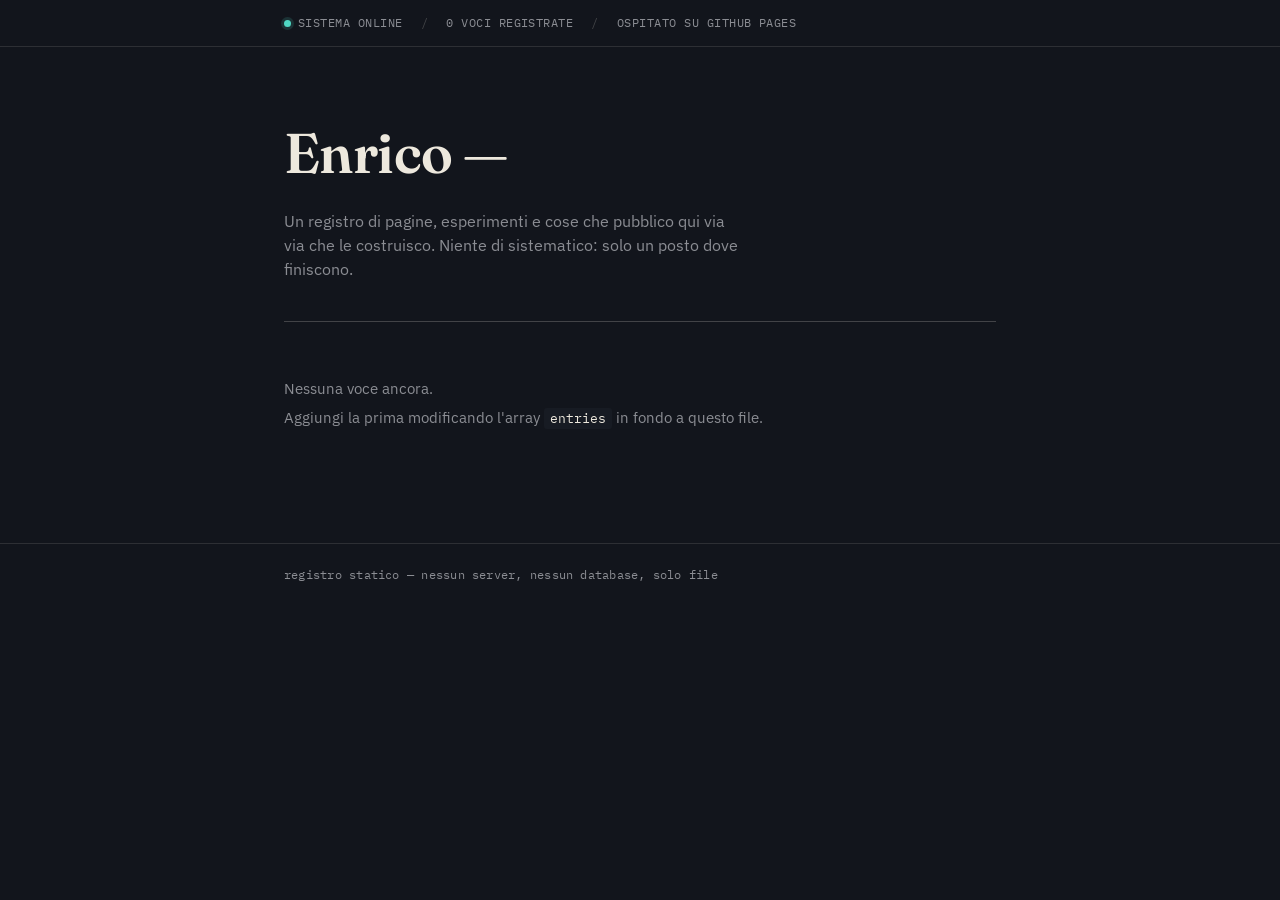
==== index.html @ 4fd1af4e "Add files via upload" ====
<!DOCTYPE html>
<html lang="it">
<head>
<meta charset="UTF-8">
<meta name="viewport" content="width=device-width, initial-scale=1.0">
<title>Enrico — Registro</title>
<link rel="preconnect" href="https://fonts.googleapis.com">
<link rel="preconnect" href="https://fonts.gstatic.com" crossorigin>
<link href="https://fonts.googleapis.com/css2?family=Fraunces:opsz,wght@9..144,400;9..144,600;9..144,700&family=IBM+Plex+Sans:wght@400;500&family=IBM+Plex+Mono:wght@400;500&display=swap" rel="stylesheet">
<style>
  :root{
    --ink: #12151c;
    --ink-raised: #171b23;
    --paper: #ede8dd;
    --paper-dim: #8b8d93;
    --signal: #4fd8c4;
    --flag: #e0a458;
    --line: rgba(237,232,221,0.12);
    --line-strong: rgba(237,232,221,0.22);
  }

  *{ box-sizing: border-box; }

  html{ scroll-behavior: smooth; }

  body{
    margin: 0;
    background: var(--ink);
    color: var(--paper);
    font-family: 'IBM Plex Sans', sans-serif;
    line-height: 1.5;
    -webkit-font-smoothing: antialiased;
  }

  a{ color: inherit; }

  .wrap{
    max-width: 760px;
    margin: 0 auto;
    padding: 0 24px;
  }

  /* status bar */
  .statusbar{
    border-bottom: 1px solid var(--line);
  }
  .statusbar-inner{
    display: flex;
    flex-wrap: wrap;
    align-items: center;
    gap: 8px 18px;
    padding: 14px 24px;
    font-family: 'IBM Plex Mono', monospace;
    font-size: 12px;
    letter-spacing: 0.04em;
    color: var(--paper-dim);
    max-width: 760px;
    margin: 0 auto;
  }
  .dot{
    display: inline-block;
    width: 7px;
    height: 7px;
    border-radius: 50%;
    background: var(--signal);
    box-shadow: 0 0 0 3px rgba(79,216,196,0.15);
    margin-right: 7px;
    flex-shrink: 0;
  }
  .statusbar-inner span.sep{ color: var(--line-strong); }

  /* hero */
  .hero{
    padding: 64px 0 40px;
  }
  .hero h1{
    font-family: 'Fraunces', serif;
    font-optical-sizing: auto;
    font-weight: 600;
    font-size: clamp(38px, 7vw, 56px);
    letter-spacing: -0.01em;
    margin: 0 0 14px;
  }
  .hero p{
    font-size: 16px;
    color: var(--paper-dim);
    max-width: 46ch;
    margin: 0;
  }

  /* log */
  .log{
    border-top: 1px solid var(--line-strong);
    padding: 8px 0 60px;
  }
  .entry{
    display: grid;
    grid-template-columns: 56px 1fr auto;
    align-items: start;
    gap: 4px 18px;
    padding: 26px 0;
    border-bottom: 1px solid var(--line);
    text-decoration: none;
    transition: background 0.15s ease;
  }
  @media (prefers-reduced-motion: reduce){
    .entry{ transition: none; }
  }
  .entry:hover, .entry:focus-visible{
    background: var(--ink-raised);
    margin: 0 -16px;
    padding-left: 16px;
    padding-right: 16px;
    border-radius: 4px;
    outline: none;
  }
  .entry:focus-visible{
    box-shadow: 0 0 0 2px var(--signal);
  }
  .entry-index{
    font-family: 'IBM Plex Mono', monospace;
    font-size: 12px;
    color: var(--paper-dim);
    padding-top: 4px;
  }
  .entry-index .status-dot{
    display: block;
    width: 6px;
    height: 6px;
    border-radius: 50%;
    margin-bottom: 8px;
  }
  .entry-index .status-dot.live{ background: var(--signal); }
  .entry-index .status-dot.draft{ background: var(--flag); }

  .entry-title{
    font-family: 'Fraunces', serif;
    font-weight: 600;
    font-size: 19px;
    margin: 0 0 6px;
  }
  .entry-desc{
    font-size: 14.5px;
    color: var(--paper-dim);
    margin: 0 0 10px;
    max-width: 52ch;
  }
  .entry-tags{
    font-family: 'IBM Plex Mono', monospace;
    font-size: 11.5px;
    color: var(--flag);
    letter-spacing: 0.02em;
  }
  .entry-tags span{ margin-right: 10px; }

  .entry-date{
    font-family: 'IBM Plex Mono', monospace;
    font-size: 12px;
    color: var(--paper-dim);
    white-space: nowrap;
    padding-top: 4px;
  }

  .entry-arrow{
    display: none;
  }

  /* empty state */
  .empty{
    padding: 48px 0;
    color: var(--paper-dim);
  }
  .empty p{
    margin: 0 0 6px;
    font-size: 15px;
  }
  .empty code{
    font-family: 'IBM Plex Mono', monospace;
    background: var(--ink-raised);
    padding: 2px 6px;
    border-radius: 3px;
    font-size: 13px;
    color: var(--paper);
  }

  footer{
    border-top: 1px solid var(--line);
    padding: 22px 0 40px;
    font-family: 'IBM Plex Mono', monospace;
    font-size: 11.5px;
    color: var(--paper-dim);
    letter-spacing: 0.02em;
  }

  @media (max-width: 560px){
    .entry{
      grid-template-columns: 40px 1fr;
    }
    .entry-date{
      grid-column: 2;
      padding-top: 0;
    }
  }
</style>
</head>
<body>

  <div class="statusbar">
    <div class="statusbar-inner">
      <span><span class="dot"></span>SISTEMA ONLINE</span>
      <span class="sep">/</span>
      <span id="status-count">0 VOCI REGISTRATE</span>
      <span class="sep">/</span>
      <span>OSPITATO SU GITHUB PAGES</span>
    </div>
  </div>

  <div class="wrap">
    <div class="hero">
      <h1>Enrico —</h1>
      <p>Un registro di pagine, esperimenti e cose che pubblico qui via via che le costruisco. Niente di sistematico: solo un posto dove finiscono.</p>
    </div>

    <div class="log" id="log"></div>
  </div>

  <footer>
    <div class="wrap">registro statico — nessun server, nessun database, solo file</div>
  </footer>

<script>
  /*
    COME AGGIUNGERE UNA NUOVA VOCE
    -------------------------------
    Aggiungi un nuovo oggetto in CIMA all'array "entries" qui sotto
    (ordine cronologico inverso: la voce più recente sta per prima).

    Campi:
      title       -> titolo della voce
      description -> una riga di descrizione
      url         -> link alla pagina/artifact (relativo, es. "compleanno-luigi/")
      date        -> data leggibile, es. "12 lug 2026"
      tags        -> array di stringhe, es. ["html", "compleanno"]
      status      -> "live" (pubblicata) oppure "draft" (bozza, non ancora online)

    Esempio:
      {
        title: "Compleanno di Luigi",
        description: "Un sito compleanno con countdown e una fotogallery.",
        url: "compleanno-luigi/",
        date: "12 lug 2026",
        tags: ["html", "compleanno"],
        status: "live"
      },
  */
  const entries = [
    // <- aggiungi qui le nuove voci, una virgola dopo l'altra
  ];

  const logEl = document.getElementById('log');
  const countEl = document.getElementById('status-count');

  countEl.textContent = entries.length + (entries.length === 1 ? ' VOCE REGISTRATA' : ' VOCI REGISTRATE');

  if (entries.length === 0){
    logEl.innerHTML = `
      <div class="empty">
        <p>Nessuna voce ancora.</p>
        <p>Aggiungi la prima modificando l'array <code>entries</code> in fondo a questo file.</p>
      </div>
    `;
  } else {
    entries.forEach((e, i) => {
      const index = String(entries.length - i).padStart(3, '0');
      const tags = (e.tags || []).map(t => `<span>#${t}</span>`).join('');
      const statusClass = e.status === 'draft' ? 'draft' : 'live';

      const a = document.createElement('a');
      a.className = 'entry';
      a.href = e.url || '#';

      a.innerHTML = `
        <div class="entry-index">
          <span class="status-dot ${statusClass}"></span>
          ${index}
        </div>
        <div>
          <h2 class="entry-title">${e.title}</h2>
          <p class="entry-desc">${e.description || ''}</p>
          <div class="entry-tags">${tags}</div>
        </div>
        <div class="entry-date">${e.date || ''}</div>
      `;

      logEl.appendChild(a);
    });
  }
</script>

</body>
</html>
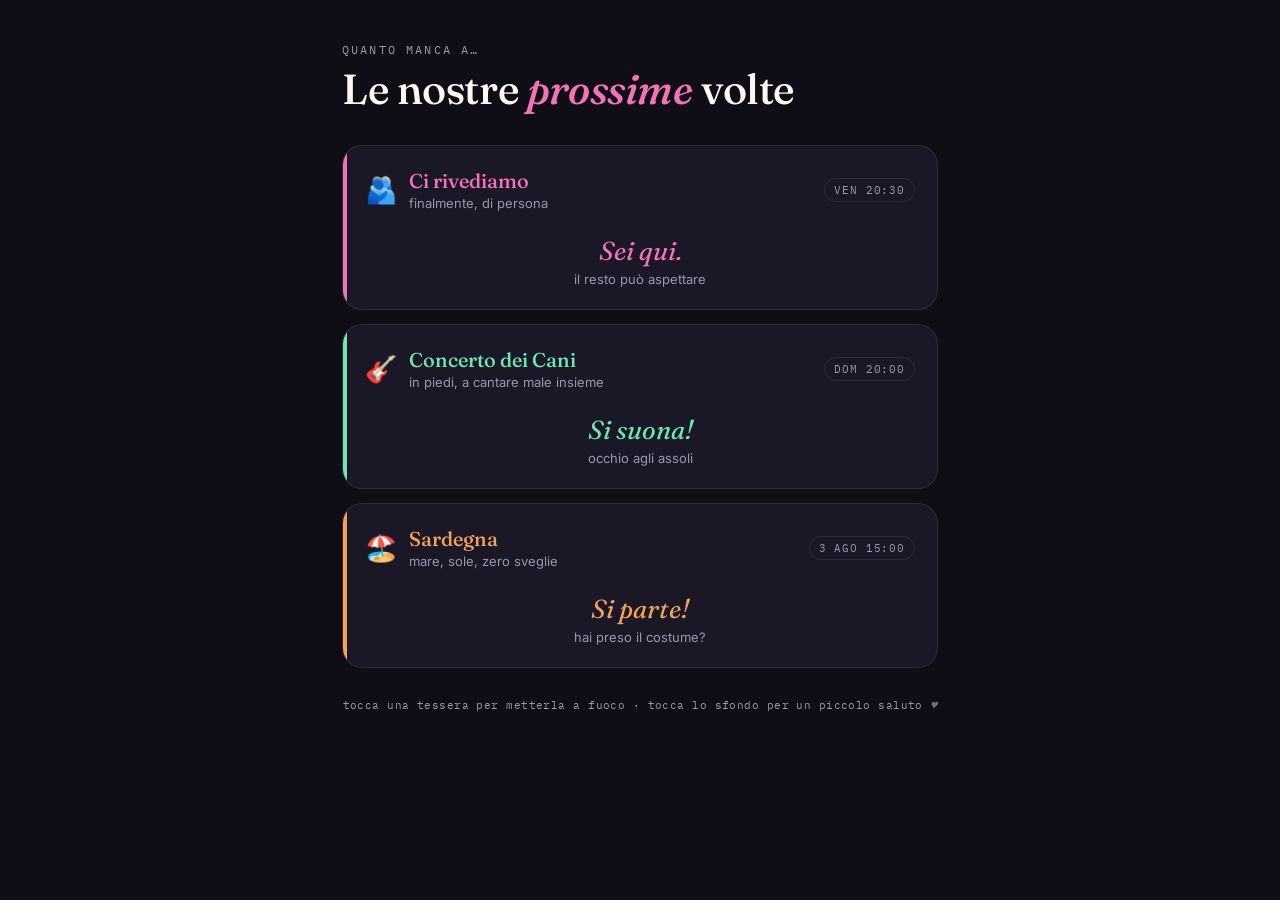
==== commit 04e48d25: "Add files via upload" ====
--- a/index.html
+++ b/index.html
@@ -3,298 +3,366 @@
 <head>
 <meta charset="UTF-8">
 <meta name="viewport" content="width=device-width, initial-scale=1.0">
-<title>Enrico — Registro</title>
+<title>Quanto manca</title>
 <link rel="preconnect" href="https://fonts.googleapis.com">
 <link rel="preconnect" href="https://fonts.gstatic.com" crossorigin>
-<link href="https://fonts.googleapis.com/css2?family=Fraunces:opsz,wght@9..144,400;9..144,600;9..144,700&family=IBM+Plex+Sans:wght@400;500&family=IBM+Plex+Mono:wght@400;500&display=swap" rel="stylesheet">
+<link href="https://fonts.googleapis.com/css2?family=Fraunces:opsz,wght@9..144,400;9..144,500;9..144,600&family=IBM+Plex+Mono:wght@400;500&family=Inter:wght@400;500&display=swap" rel="stylesheet">
 <style>
+  /* =========================================================
+     COSA MODIFICARE — tutto quello che ti serve è qui in cima.
+     Ogni evento ha: titolo, sottotitolo, data/ora, emoji, tema.
+     Formato data: anno, mese (1-12), giorno, ora, minuto.
+     ========================================================= */
+
   :root{
-    --ink: #12151c;
-    --ink-raised: #171b23;
-    --paper: #ede8dd;
-    --paper-dim: #8b8d93;
-    --signal: #4fd8c4;
-    --flag: #e0a458;
-    --line: rgba(237,232,221,0.12);
-    --line-strong: rgba(237,232,221,0.22);
-  }
-
-  *{ box-sizing: border-box; }
-
-  html{ scroll-behavior: smooth; }
+    --bg: #0f0e17;
+    --card: #1a1826;
+    --card-hi: #221f31;
+    --ink: #fff7f0;
+    --dim: #9b95ad;
+    --line: rgba(255,247,240,0.08);
+
+    --sardegna: #f4a259;
+    --cani: #6ee7b7;
+    --noi: #f472b6;
+  }
+
+  *{ box-sizing: border-box; margin: 0; padding: 0; }
+
+  html, body{ height: 100%; }
 
   body{
-    margin: 0;
-    background: var(--ink);
-    color: var(--paper);
-    font-family: 'IBM Plex Sans', sans-serif;
-    line-height: 1.5;
+    background: var(--bg);
+    color: var(--ink);
+    font-family: 'Inter', sans-serif;
+    min-height: 100vh;
+    overflow-x: hidden;
     -webkit-font-smoothing: antialiased;
-  }
-
-  a{ color: inherit; }
+    -webkit-tap-highlight-color: transparent;
+    position: relative;
+  }
+
+  #hearts{
+    position: fixed;
+    inset: 0;
+    pointer-events: none;
+    z-index: 50;
+    overflow: hidden;
+  }
+  .heart{
+    position: absolute;
+    font-size: 22px;
+    animation: rise 2.4s ease-out forwards;
+    will-change: transform, opacity;
+  }
+  @keyframes rise{
+    0%{ transform: translateY(0) scale(0.6) rotate(0deg); opacity: 1; }
+    100%{ transform: translateY(-70vh) scale(1.1) rotate(var(--r)); opacity: 0; }
+  }
 
   .wrap{
-    max-width: 760px;
+    max-width: 640px;
     margin: 0 auto;
-    padding: 0 24px;
-  }
-
-  /* status bar */
-  .statusbar{
-    border-bottom: 1px solid var(--line);
-  }
-  .statusbar-inner{
+    padding: 42px 22px 60px;
+    position: relative;
+    z-index: 1;
+  }
+
+  header{ margin-bottom: 34px; }
+  .eyebrow{
+    font-family: 'IBM Plex Mono', monospace;
+    font-size: 12px;
+    letter-spacing: 0.18em;
+    text-transform: uppercase;
+    color: var(--dim);
+    margin-bottom: 10px;
+  }
+  h1{
+    font-family: 'Fraunces', serif;
+    font-weight: 500;
+    font-size: clamp(30px, 8vw, 42px);
+    letter-spacing: -0.01em;
+    line-height: 1.05;
+  }
+  h1 .amp{ color: var(--noi); font-style: italic; }
+
+  .cards{
     display: flex;
-    flex-wrap: wrap;
+    flex-direction: column;
+    gap: 14px;
+  }
+
+  .card{
+    background: var(--card);
+    border: 1px solid var(--line);
+    border-radius: 20px;
+    padding: 22px 22px 20px;
+    cursor: pointer;
+    position: relative;
+    overflow: hidden;
+    transition: transform 0.35s cubic-bezier(.2,.8,.2,1),
+                background 0.3s ease,
+                border-color 0.3s ease;
+    will-change: transform;
+  }
+  @media (prefers-reduced-motion: reduce){
+    .card{ transition: background 0.2s ease, border-color 0.2s ease; }
+    .heart{ animation: none; display: none; }
+  }
+  .card:hover{ border-color: rgba(255,247,240,0.16); }
+  .card:focus-visible{ outline: 2px solid var(--ink); outline-offset: 3px; }
+
+  .card::before{
+    content:"";
+    position: absolute;
+    left: 0; top: 0; bottom: 0;
+    width: 4px;
+    background: var(--accent);
+  }
+
+  .card[data-focus="true"]{
+    background: var(--card-hi);
+    border-color: color-mix(in srgb, var(--accent) 40%, transparent);
+    transform: scale(1.015);
+  }
+  .card[data-dim="true"]{ opacity: 0.62; }
+
+  .card-top{
+    display: flex;
     align-items: center;
-    gap: 8px 18px;
-    padding: 14px 24px;
-    font-family: 'IBM Plex Mono', monospace;
-    font-size: 12px;
+    gap: 12px;
+    margin-bottom: 18px;
+  }
+  .emoji{
+    font-size: 26px;
+    line-height: 1;
+    filter: saturate(1.1);
+  }
+  .titles{ flex: 1; min-width: 0; }
+  .card-title{
+    font-family: 'Fraunces', serif;
+    font-weight: 500;
+    font-size: 20px;
+    color: var(--accent);
+  }
+  .card-sub{
+    font-size: 13px;
+    color: var(--dim);
+    margin-top: 2px;
+  }
+  .tag{
+    font-family: 'IBM Plex Mono', monospace;
+    font-size: 10.5px;
+    letter-spacing: 0.08em;
+    color: var(--dim);
+    border: 1px solid var(--line);
+    border-radius: 999px;
+    padding: 4px 9px;
+    white-space: nowrap;
+  }
+
+  .clock{
+    display: grid;
+    grid-template-columns: repeat(4, 1fr);
+    gap: 6px;
+  }
+  .unit{ text-align: center; }
+  .num{
+    font-family: 'IBM Plex Mono', monospace;
+    font-weight: 500;
+    font-size: clamp(24px, 8vw, 34px);
+    color: var(--ink);
+    font-variant-numeric: tabular-nums;
+    line-height: 1;
+  }
+  .lbl{
+    font-family: 'IBM Plex Mono', monospace;
+    font-size: 10px;
+    letter-spacing: 0.1em;
+    text-transform: uppercase;
+    color: var(--dim);
+    margin-top: 7px;
+  }
+
+  .arrived{
+    text-align: center;
+    padding: 6px 0 2px;
+  }
+  .arrived .big{
+    font-family: 'Fraunces', serif;
+    font-style: italic;
+    font-size: 26px;
+    color: var(--accent);
+  }
+  .arrived .small{
+    font-size: 13px;
+    color: var(--dim);
+    margin-top: 4px;
+  }
+
+  .hint{
+    text-align: center;
+    font-family: 'IBM Plex Mono', monospace;
+    font-size: 11px;
+    color: var(--dim);
+    margin-top: 30px;
     letter-spacing: 0.04em;
-    color: var(--paper-dim);
-    max-width: 760px;
-    margin: 0 auto;
-  }
-  .dot{
-    display: inline-block;
-    width: 7px;
-    height: 7px;
-    border-radius: 50%;
-    background: var(--signal);
-    box-shadow: 0 0 0 3px rgba(79,216,196,0.15);
-    margin-right: 7px;
-    flex-shrink: 0;
-  }
-  .statusbar-inner span.sep{ color: var(--line-strong); }
-
-  /* hero */
-  .hero{
-    padding: 64px 0 40px;
-  }
-  .hero h1{
-    font-family: 'Fraunces', serif;
-    font-optical-sizing: auto;
-    font-weight: 600;
-    font-size: clamp(38px, 7vw, 56px);
-    letter-spacing: -0.01em;
-    margin: 0 0 14px;
-  }
-  .hero p{
-    font-size: 16px;
-    color: var(--paper-dim);
-    max-width: 46ch;
-    margin: 0;
-  }
-
-  /* log */
-  .log{
-    border-top: 1px solid var(--line-strong);
-    padding: 8px 0 60px;
-  }
-  .entry{
-    display: grid;
-    grid-template-columns: 56px 1fr auto;
-    align-items: start;
-    gap: 4px 18px;
-    padding: 26px 0;
-    border-bottom: 1px solid var(--line);
-    text-decoration: none;
-    transition: background 0.15s ease;
-  }
-  @media (prefers-reduced-motion: reduce){
-    .entry{ transition: none; }
-  }
-  .entry:hover, .entry:focus-visible{
-    background: var(--ink-raised);
-    margin: 0 -16px;
-    padding-left: 16px;
-    padding-right: 16px;
-    border-radius: 4px;
-    outline: none;
-  }
-  .entry:focus-visible{
-    box-shadow: 0 0 0 2px var(--signal);
-  }
-  .entry-index{
-    font-family: 'IBM Plex Mono', monospace;
-    font-size: 12px;
-    color: var(--paper-dim);
-    padding-top: 4px;
-  }
-  .entry-index .status-dot{
-    display: block;
-    width: 6px;
-    height: 6px;
-    border-radius: 50%;
-    margin-bottom: 8px;
-  }
-  .entry-index .status-dot.live{ background: var(--signal); }
-  .entry-index .status-dot.draft{ background: var(--flag); }
-
-  .entry-title{
-    font-family: 'Fraunces', serif;
-    font-weight: 600;
-    font-size: 19px;
-    margin: 0 0 6px;
-  }
-  .entry-desc{
-    font-size: 14.5px;
-    color: var(--paper-dim);
-    margin: 0 0 10px;
-    max-width: 52ch;
-  }
-  .entry-tags{
-    font-family: 'IBM Plex Mono', monospace;
-    font-size: 11.5px;
-    color: var(--flag);
-    letter-spacing: 0.02em;
-  }
-  .entry-tags span{ margin-right: 10px; }
-
-  .entry-date{
-    font-family: 'IBM Plex Mono', monospace;
-    font-size: 12px;
-    color: var(--paper-dim);
-    white-space: nowrap;
-    padding-top: 4px;
-  }
-
-  .entry-arrow{
-    display: none;
-  }
-
-  /* empty state */
-  .empty{
-    padding: 48px 0;
-    color: var(--paper-dim);
-  }
-  .empty p{
-    margin: 0 0 6px;
-    font-size: 15px;
-  }
-  .empty code{
-    font-family: 'IBM Plex Mono', monospace;
-    background: var(--ink-raised);
-    padding: 2px 6px;
-    border-radius: 3px;
-    font-size: 13px;
-    color: var(--paper);
-  }
-
-  footer{
-    border-top: 1px solid var(--line);
-    padding: 22px 0 40px;
-    font-family: 'IBM Plex Mono', monospace;
-    font-size: 11.5px;
-    color: var(--paper-dim);
-    letter-spacing: 0.02em;
-  }
-
-  @media (max-width: 560px){
-    .entry{
-      grid-template-columns: 40px 1fr;
-    }
-    .entry-date{
-      grid-column: 2;
-      padding-top: 0;
-    }
-  }
+  }
+  .hint i{ opacity: 0.7; }
 </style>
 </head>
 <body>
 
-  <div class="statusbar">
-    <div class="statusbar-inner">
-      <span><span class="dot"></span>SISTEMA ONLINE</span>
-      <span class="sep">/</span>
-      <span id="status-count">0 VOCI REGISTRATE</span>
-      <span class="sep">/</span>
-      <span>OSPITATO SU GITHUB PAGES</span>
-    </div>
-  </div>
-
-  <div class="wrap">
-    <div class="hero">
-      <h1>Enrico —</h1>
-      <p>Un registro di pagine, esperimenti e cose che pubblico qui via via che le costruisco. Niente di sistematico: solo un posto dove finiscono.</p>
-    </div>
-
-    <div class="log" id="log"></div>
-  </div>
-
-  <footer>
-    <div class="wrap">registro statico — nessun server, nessun database, solo file</div>
-  </footer>
+<div id="hearts" aria-hidden="true"></div>
+
+<div class="wrap">
+  <header>
+    <div class="eyebrow">quanto manca a…</div>
+    <h1>Le nostre <span class="amp">prossime</span> volte</h1>
+  </header>
+
+  <div class="cards" id="cards"></div>
+
+  <p class="hint">tocca una tessera per metterla a fuoco · tocca lo sfondo per un piccolo saluto <i>♥</i></p>
+</div>
 
 <script>
-  /*
-    COME AGGIUNGERE UNA NUOVA VOCE
-    -------------------------------
-    Aggiungi un nuovo oggetto in CIMA all'array "entries" qui sotto
-    (ordine cronologico inverso: la voce più recente sta per prima).
-
-    Campi:
-      title       -> titolo della voce
-      description -> una riga di descrizione
-      url         -> link alla pagina/artifact (relativo, es. "compleanno-luigi/")
-      date        -> data leggibile, es. "12 lug 2026"
-      tags        -> array di stringhe, es. ["html", "compleanno"]
-      status      -> "live" (pubblicata) oppure "draft" (bozza, non ancora online)
-
-    Esempio:
-      {
-        title: "Compleanno di Luigi",
-        description: "Un sito compleanno con countdown e una fotogallery.",
-        url: "compleanno-luigi/",
-        date: "12 lug 2026",
-        tags: ["html", "compleanno"],
-        status: "live"
-      },
-  */
-  const entries = [
-    // <- aggiungi qui le nuove voci, una virgola dopo l'altra
+  /* -------- gli eventi (modifica qui) -------- */
+  const EVENTS = [
+    {
+      id: "noi",
+      title: "Ci rivediamo",
+      sub: "finalmente, di persona",
+      emoji: "🫂",
+      tag: "VEN 20:30",
+      accent: getComputedStyle(document.documentElement).getPropertyValue('--noi'),
+      date: new Date(2026, 6, 10, 20, 30, 0),
+      arrived: { big: "Sei qui.", small: "il resto può aspettare" }
+    },
+    {
+      id: "cani",
+      title: "Concerto dei Cani",
+      sub: "in piedi, a cantare male insieme",
+      emoji: "🎸",
+      tag: "DOM 20:00",
+      accent: getComputedStyle(document.documentElement).getPropertyValue('--cani'),
+      date: new Date(2026, 6, 12, 20, 0, 0),
+      arrived: { big: "Si suona!", small: "occhio agli assoli" }
+    },
+    {
+      id: "sardegna",
+      title: "Sardegna",
+      sub: "mare, sole, zero sveglie",
+      emoji: "🏖️",
+      tag: "3 AGO 15:00",
+      accent: getComputedStyle(document.documentElement).getPropertyValue('--sardegna'),
+      date: new Date(2026, 7, 3, 15, 0, 0),
+      arrived: { big: "Si parte!", small: "hai preso il costume?" }
+    }
   ];
 
-  const logEl = document.getElementById('log');
-  const countEl = document.getElementById('status-count');
-
-  countEl.textContent = entries.length + (entries.length === 1 ? ' VOCE REGISTRATA' : ' VOCI REGISTRATE');
-
-  if (entries.length === 0){
-    logEl.innerHTML = `
-      <div class="empty">
-        <p>Nessuna voce ancora.</p>
-        <p>Aggiungi la prima modificando l'array <code>entries</code> in fondo a questo file.</p>
+  const cardsEl = document.getElementById('cards');
+  const heartsEl = document.getElementById('hearts');
+  let focused = null;
+
+  EVENTS.forEach(ev => {
+    const c = document.createElement('div');
+    c.className = 'card';
+    c.style.setProperty('--accent', ev.accent.trim());
+    c.setAttribute('tabindex', '0');
+    c.setAttribute('role', 'button');
+    c.dataset.id = ev.id;
+    c.innerHTML = `
+      <div class="card-top">
+        <span class="emoji">${ev.emoji}</span>
+        <div class="titles">
+          <div class="card-title">${ev.title}</div>
+          <div class="card-sub">${ev.sub}</div>
+        </div>
+        <span class="tag">${ev.tag}</span>
       </div>
+      <div class="body" data-body="${ev.id}"></div>
     `;
-  } else {
-    entries.forEach((e, i) => {
-      const index = String(entries.length - i).padStart(3, '0');
-      const tags = (e.tags || []).map(t => `<span>#${t}</span>`).join('');
-      const statusClass = e.status === 'draft' ? 'draft' : 'live';
-
-      const a = document.createElement('a');
-      a.className = 'entry';
-      a.href = e.url || '#';
-
-      a.innerHTML = `
-        <div class="entry-index">
-          <span class="status-dot ${statusClass}"></span>
-          ${index}
-        </div>
-        <div>
-          <h2 class="entry-title">${e.title}</h2>
-          <p class="entry-desc">${e.description || ''}</p>
-          <div class="entry-tags">${tags}</div>
-        </div>
-        <div class="entry-date">${e.date || ''}</div>
-      `;
-
-      logEl.appendChild(a);
+    const toggle = (e) => {
+      e.stopPropagation();
+      focused = (focused === ev.id) ? null : ev.id;
+      applyFocus();
+    };
+    c.addEventListener('click', toggle);
+    c.addEventListener('keydown', (e) => {
+      if (e.key === 'Enter' || e.key === ' ') { e.preventDefault(); toggle(e); }
     });
-  }
+    cardsEl.appendChild(c);
+  });
+
+  function applyFocus(){
+    document.querySelectorAll('.card').forEach(c => {
+      const isF = c.dataset.id === focused;
+      c.dataset.focus = focused ? String(isF) : "false";
+      c.dataset.dim = (focused && !isF) ? "true" : "false";
+    });
+  }
+
+  function pad(n){ return String(n).padStart(2, '0'); }
+
+  function render(){
+    const now = new Date();
+    EVENTS.forEach(ev => {
+      const body = document.querySelector(`[data-body="${ev.id}"]`);
+      let diff = ev.date - now;
+      if (diff <= 0){
+        body.innerHTML = `
+          <div class="arrived">
+            <div class="big">${ev.arrived.big}</div>
+            <div class="small">${ev.arrived.small}</div>
+          </div>`;
+        return;
+      }
+      const d = Math.floor(diff / 86400000); diff -= d*86400000;
+      const h = Math.floor(diff / 3600000);  diff -= h*3600000;
+      const m = Math.floor(diff / 60000);    diff -= m*60000;
+      const s = Math.floor(diff / 1000);
+      body.innerHTML = `
+        <div class="clock">
+          <div class="unit"><div class="num">${d}</div><div class="lbl">giorni</div></div>
+          <div class="unit"><div class="num">${pad(h)}</div><div class="lbl">ore</div></div>
+          <div class="unit"><div class="num">${pad(m)}</div><div class="lbl">min</div></div>
+          <div class="unit"><div class="num">${pad(s)}</div><div class="lbl">sec</div></div>
+        </div>`;
+    });
+  }
+
+  render();
+  setInterval(render, 1000);
+
+  /* -------- cuoricini al tocco sullo sfondo -------- */
+  const GLYPHS = ['♥','💛','💚','💗'];
+  function spawnHearts(x, y){
+    const n = 5 + Math.floor(Math.random()*3);
+    for (let i=0; i<n; i++){
+      const h = document.createElement('span');
+      h.className = 'heart';
+      h.textContent = GLYPHS[Math.floor(Math.random()*GLYPHS.length)];
+      const dx = (Math.random()-0.5) * 120;
+      h.style.left = (x + dx) + 'px';
+      h.style.top = y + 'px';
+      h.style.setProperty('--r', (Math.random()*80-40) + 'deg');
+      h.style.animationDelay = (Math.random()*0.15) + 's';
+      h.style.fontSize = (16 + Math.random()*14) + 'px';
+      heartsEl.appendChild(h);
+      setTimeout(() => h.remove(), 2700);
+    }
+  }
+
+  document.body.addEventListener('click', (e) => {
+    if (e.target.closest('.card')) return;
+    spawnHearts(e.clientX, e.clientY);
+  });
+  document.body.addEventListener('touchstart', (e) => {
+    if (e.target.closest('.card')) return;
+    const t = e.touches[0];
+    if (t) spawnHearts(t.clientX, t.clientY);
+  }, { passive: true });
 </script>
 
 </body>
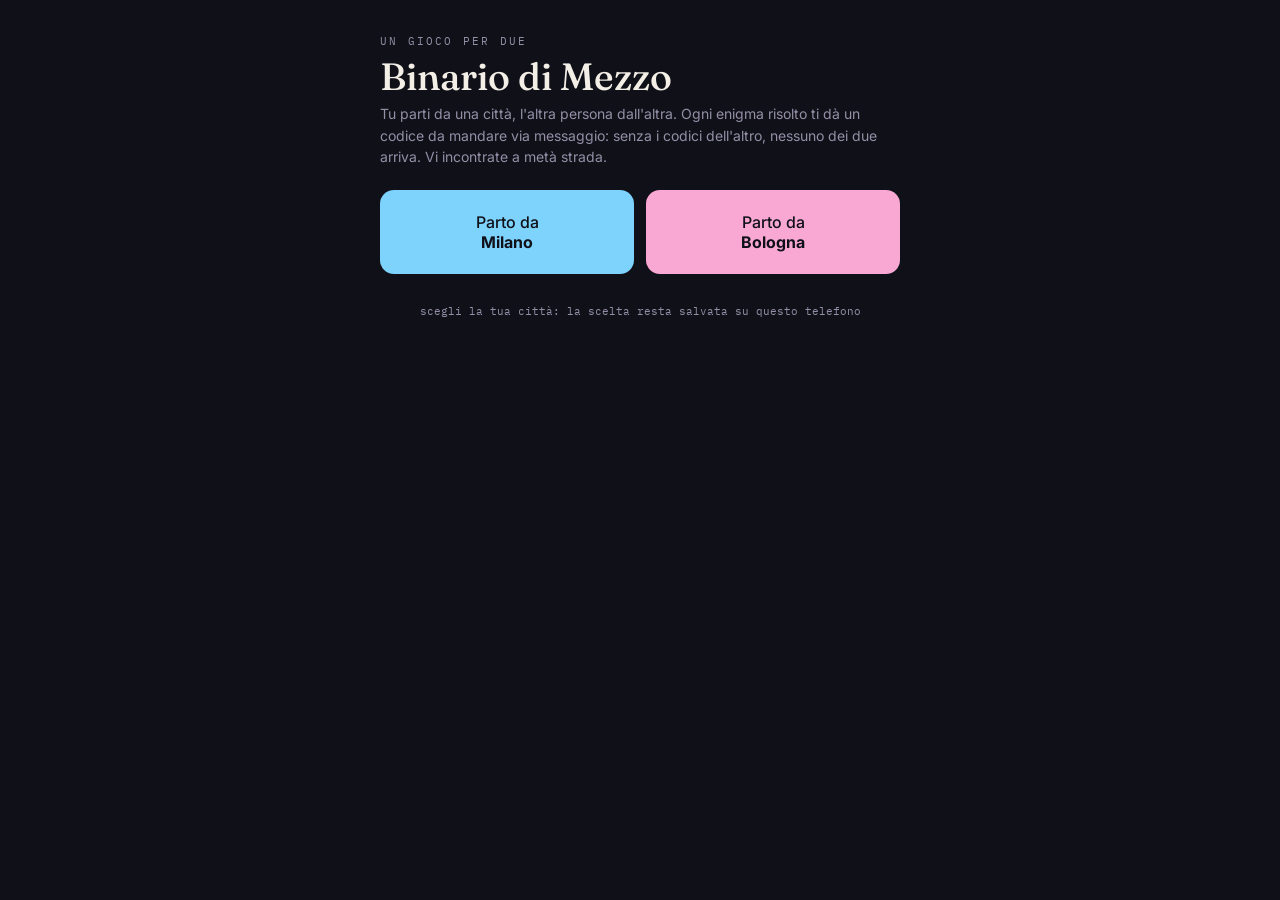
==== commit acfad781: "Add files via upload" ====
--- a/index.html
+++ b/index.html
@@ -3,367 +3,530 @@
 <head>
 <meta charset="UTF-8">
 <meta name="viewport" content="width=device-width, initial-scale=1.0">
-<title>Quanto manca</title>
+<title>Binario di Mezzo</title>
 <link rel="preconnect" href="https://fonts.googleapis.com">
 <link rel="preconnect" href="https://fonts.gstatic.com" crossorigin>
 <link href="https://fonts.googleapis.com/css2?family=Fraunces:opsz,wght@9..144,400;9..144,500;9..144,600&family=IBM+Plex+Mono:wght@400;500&family=Inter:wght@400;500&display=swap" rel="stylesheet">
 <style>
-  /* =========================================================
-     COSA MODIFICARE — tutto quello che ti serve è qui in cima.
-     Ogni evento ha: titolo, sottotitolo, data/ora, emoji, tema.
-     Formato data: anno, mese (1-12), giorno, ora, minuto.
-     ========================================================= */
-
   :root{
-    --bg: #0f0e17;
-    --card: #1a1826;
-    --card-hi: #221f31;
-    --ink: #fff7f0;
-    --dim: #9b95ad;
-    --line: rgba(255,247,240,0.08);
-
-    --sardegna: #f4a259;
-    --cani: #6ee7b7;
-    --noi: #f472b6;
-  }
-
+    --bg: #101019;
+    --card: #1a1a28;
+    --card-hi: #232336;
+    --ink: #f4efe6;
+    --dim: #948fa6;
+    --line: rgba(244,239,230,0.09);
+    --mi: #7dd3fc;   /* Milano */
+    --bo: #f9a8d4;   /* Bologna */
+    --ok: #6ee7b7;
+    --warn: #fbbf24;
+  }
   *{ box-sizing: border-box; margin: 0; padding: 0; }
-
-  html, body{ height: 100%; }
-
   body{
     background: var(--bg);
     color: var(--ink);
     font-family: 'Inter', sans-serif;
     min-height: 100vh;
-    overflow-x: hidden;
     -webkit-font-smoothing: antialiased;
     -webkit-tap-highlight-color: transparent;
-    position: relative;
-  }
-
-  #hearts{
-    position: fixed;
-    inset: 0;
-    pointer-events: none;
-    z-index: 50;
-    overflow: hidden;
-  }
-  .heart{
-    position: absolute;
-    font-size: 22px;
-    animation: rise 2.4s ease-out forwards;
-    will-change: transform, opacity;
-  }
-  @keyframes rise{
-    0%{ transform: translateY(0) scale(0.6) rotate(0deg); opacity: 1; }
-    100%{ transform: translateY(-70vh) scale(1.1) rotate(var(--r)); opacity: 0; }
-  }
-
-  .wrap{
-    max-width: 640px;
-    margin: 0 auto;
-    padding: 42px 22px 60px;
-    position: relative;
-    z-index: 1;
-  }
-
-  header{ margin-bottom: 34px; }
+  }
+  .wrap{ max-width: 560px; margin: 0 auto; padding: 34px 20px 70px; }
+
   .eyebrow{
     font-family: 'IBM Plex Mono', monospace;
-    font-size: 12px;
-    letter-spacing: 0.18em;
-    text-transform: uppercase;
-    color: var(--dim);
-    margin-bottom: 10px;
+    font-size: 11px; letter-spacing: 0.2em; text-transform: uppercase;
+    color: var(--dim); margin-bottom: 8px;
   }
   h1{
-    font-family: 'Fraunces', serif;
-    font-weight: 500;
-    font-size: clamp(30px, 8vw, 42px);
-    letter-spacing: -0.01em;
-    line-height: 1.05;
-  }
-  h1 .amp{ color: var(--noi); font-style: italic; }
-
-  .cards{
-    display: flex;
-    flex-direction: column;
-    gap: 14px;
-  }
-
+    font-family: 'Fraunces', serif; font-weight: 500;
+    font-size: clamp(28px, 7vw, 38px); line-height: 1.08; margin-bottom: 6px;
+  }
+  .sub{ color: var(--dim); font-size: 14px; line-height: 1.55; }
+
+  /* ------- mappa ------- */
+  .map{ margin: 26px 0 8px; }
+  .map svg{ width: 100%; height: auto; display: block; }
+  .st-lbl{ font-family: 'IBM Plex Mono', monospace; font-size: 11px; fill: var(--dim); }
+  .st-lbl.done{ fill: var(--ink); }
+  .rail{ stroke: var(--line); stroke-width: 3; }
+  .rail-done-mi{ stroke: var(--mi); stroke-width: 3; }
+  .rail-done-bo{ stroke: var(--bo); stroke-width: 3; }
+  .station{ fill: var(--card-hi); stroke: var(--dim); stroke-width: 1.5; }
+  .dot-mi{ fill: var(--mi); }
+  .dot-bo{ fill: var(--bo); }
+  .dot{ transition: cx 0.9s cubic-bezier(.3,.8,.3,1); }
+
+  .legend{
+    display: flex; gap: 18px; justify-content: center;
+    font-family: 'IBM Plex Mono', monospace; font-size: 11px; color: var(--dim);
+    margin-bottom: 26px;
+  }
+  .legend b{ font-weight: 500; }
+  .pip{ display:inline-block; width: 9px; height: 9px; border-radius: 50%; margin-right: 6px; vertical-align: -1px; }
+
+  /* ------- carte ------- */
   .card{
-    background: var(--card);
-    border: 1px solid var(--line);
-    border-radius: 20px;
-    padding: 22px 22px 20px;
-    cursor: pointer;
-    position: relative;
-    overflow: hidden;
-    transition: transform 0.35s cubic-bezier(.2,.8,.2,1),
-                background 0.3s ease,
-                border-color 0.3s ease;
-    will-change: transform;
+    background: var(--card); border: 1px solid var(--line);
+    border-radius: 18px; padding: 22px; margin-bottom: 14px;
+  }
+  .card h2{
+    font-family: 'Fraunces', serif; font-weight: 500; font-size: 19px; margin-bottom: 4px;
+  }
+  .card .route{
+    font-family: 'IBM Plex Mono', monospace; font-size: 11px;
+    letter-spacing: 0.08em; color: var(--dim); margin-bottom: 14px;
+  }
+  .card p{ font-size: 14.5px; line-height: 1.6; color: var(--ink); }
+  .card p.flavor{ color: var(--dim); font-style: italic; margin-bottom: 12px; }
+  .puzzle{
+    background: var(--bg); border: 1px dashed var(--line);
+    border-radius: 12px; padding: 16px; margin: 14px 0;
+    font-size: 15px; line-height: 1.65;
+  }
+  .puzzle .big{
+    font-family: 'IBM Plex Mono', monospace; font-size: 22px;
+    letter-spacing: 0.25em; display: block; text-align: center; margin: 10px 0;
+  }
+  .puzzle ul{ list-style: none; margin-top: 8px; }
+  .puzzle li{ font-family: 'IBM Plex Mono', monospace; padding: 3px 0; }
+
+  label{
+    display: block; font-family: 'IBM Plex Mono', monospace;
+    font-size: 11px; letter-spacing: 0.1em; text-transform: uppercase;
+    color: var(--dim); margin: 14px 0 6px;
+  }
+  input[type=text]{
+    width: 100%; background: var(--bg); border: 1px solid var(--line);
+    border-radius: 10px; color: var(--ink); font-family: 'IBM Plex Mono', monospace;
+    font-size: 16px; padding: 12px 14px; outline: none;
+  }
+  input[type=text]:focus{ border-color: var(--dim); }
+  button{
+    margin-top: 12px; width: 100%;
+    background: var(--ink); color: var(--bg); border: none;
+    border-radius: 10px; padding: 13px; font-family: 'Inter', sans-serif;
+    font-weight: 500; font-size: 15px; cursor: pointer;
+  }
+  button:active{ transform: scale(0.985); }
+  button.ghost{
+    background: transparent; color: var(--dim);
+    border: 1px solid var(--line); font-weight: 400;
+  }
+  .feedback{
+    font-size: 13.5px; margin-top: 10px; min-height: 18px;
+  }
+  .feedback.err{ color: var(--warn); }
+  .feedback.ok{ color: var(--ok); }
+
+  .codebox{
+    background: var(--card-hi); border-radius: 12px;
+    padding: 16px; margin-top: 14px; text-align: center;
+  }
+  .codebox .cap{
+    font-family: 'IBM Plex Mono', monospace; font-size: 11px;
+    letter-spacing: 0.12em; text-transform: uppercase; color: var(--dim);
+  }
+  .codebox .code{
+    font-family: 'IBM Plex Mono', monospace; font-size: 26px;
+    letter-spacing: 0.2em; margin-top: 6px; color: var(--ok);
+  }
+
+  .locked{
+    text-align: center; color: var(--dim); font-size: 14px; padding: 8px 0;
+  }
+  .locked .lock{ font-size: 22px; display: block; margin-bottom: 6px; }
+
+  .role-pick{ display: flex; gap: 12px; margin-top: 22px; }
+  .role-pick button{ margin-top: 0; padding: 22px 12px; font-size: 16px; border-radius: 14px; }
+  .role-pick .mi{ background: var(--mi); }
+  .role-pick .bo{ background: var(--bo); }
+
+  .final{ text-align: center; padding: 20px 0; }
+  .final .big{
+    font-family: 'Fraunces', serif; font-style: italic;
+    font-size: 30px; line-height: 1.25; margin: 12px 0;
+  }
+  .final .half{
+    font-family: 'Fraunces', serif; font-size: 20px; font-style: italic;
+    color: var(--ok); margin: 14px 0;
+  }
+
+  .foot{
+    text-align: center; margin-top: 30px;
+    font-family: 'IBM Plex Mono', monospace; font-size: 11px; color: var(--dim);
+  }
+  .foot a{ color: var(--dim); }
+
+  #hearts{ position: fixed; inset: 0; pointer-events: none; z-index: 50; overflow: hidden; }
+  .heart{ position: absolute; animation: rise 2.4s ease-out forwards; }
+  @keyframes rise{
+    0%{ transform: translateY(0) scale(0.6); opacity: 1; }
+    100%{ transform: translateY(-70vh) scale(1.15) rotate(var(--r)); opacity: 0; }
   }
   @media (prefers-reduced-motion: reduce){
-    .card{ transition: background 0.2s ease, border-color 0.2s ease; }
     .heart{ animation: none; display: none; }
-  }
-  .card:hover{ border-color: rgba(255,247,240,0.16); }
-  .card:focus-visible{ outline: 2px solid var(--ink); outline-offset: 3px; }
-
-  .card::before{
-    content:"";
-    position: absolute;
-    left: 0; top: 0; bottom: 0;
-    width: 4px;
-    background: var(--accent);
-  }
-
-  .card[data-focus="true"]{
-    background: var(--card-hi);
-    border-color: color-mix(in srgb, var(--accent) 40%, transparent);
-    transform: scale(1.015);
-  }
-  .card[data-dim="true"]{ opacity: 0.62; }
-
-  .card-top{
-    display: flex;
-    align-items: center;
-    gap: 12px;
-    margin-bottom: 18px;
-  }
-  .emoji{
-    font-size: 26px;
-    line-height: 1;
-    filter: saturate(1.1);
-  }
-  .titles{ flex: 1; min-width: 0; }
-  .card-title{
-    font-family: 'Fraunces', serif;
-    font-weight: 500;
-    font-size: 20px;
-    color: var(--accent);
-  }
-  .card-sub{
-    font-size: 13px;
-    color: var(--dim);
-    margin-top: 2px;
-  }
-  .tag{
-    font-family: 'IBM Plex Mono', monospace;
-    font-size: 10.5px;
-    letter-spacing: 0.08em;
-    color: var(--dim);
-    border: 1px solid var(--line);
-    border-radius: 999px;
-    padding: 4px 9px;
-    white-space: nowrap;
-  }
-
-  .clock{
-    display: grid;
-    grid-template-columns: repeat(4, 1fr);
-    gap: 6px;
-  }
-  .unit{ text-align: center; }
-  .num{
-    font-family: 'IBM Plex Mono', monospace;
-    font-weight: 500;
-    font-size: clamp(24px, 8vw, 34px);
-    color: var(--ink);
-    font-variant-numeric: tabular-nums;
-    line-height: 1;
-  }
-  .lbl{
-    font-family: 'IBM Plex Mono', monospace;
-    font-size: 10px;
-    letter-spacing: 0.1em;
-    text-transform: uppercase;
-    color: var(--dim);
-    margin-top: 7px;
-  }
-
-  .arrived{
-    text-align: center;
-    padding: 6px 0 2px;
-  }
-  .arrived .big{
-    font-family: 'Fraunces', serif;
-    font-style: italic;
-    font-size: 26px;
-    color: var(--accent);
-  }
-  .arrived .small{
-    font-size: 13px;
-    color: var(--dim);
-    margin-top: 4px;
-  }
-
-  .hint{
-    text-align: center;
-    font-family: 'IBM Plex Mono', monospace;
-    font-size: 11px;
-    color: var(--dim);
-    margin-top: 30px;
-    letter-spacing: 0.04em;
-  }
-  .hint i{ opacity: 0.7; }
+    .dot{ transition: none; }
+  }
 </style>
 </head>
 <body>
-
 <div id="hearts" aria-hidden="true"></div>
-
-<div class="wrap">
-  <header>
-    <div class="eyebrow">quanto manca a…</div>
-    <h1>Le nostre <span class="amp">prossime</span> volte</h1>
-  </header>
-
-  <div class="cards" id="cards"></div>
-
-  <p class="hint">tocca una tessera per metterla a fuoco · tocca lo sfondo per un piccolo saluto <i>♥</i></p>
-</div>
+<div class="wrap" id="app"></div>
 
 <script>
-  /* -------- gli eventi (modifica qui) -------- */
-  const EVENTS = [
+/* ============================================================
+   CONFIG — cambia qui i nomi mostrati nel gioco
+   ============================================================ */
+const NAMES = { milano: "Enrico", bologna: "Lei ♥" };
+
+/* rot13: le soluzioni sono offuscate così chi apre il sorgente
+   non si spoilera per sbaglio. rot13(rot13(x)) = x */
+function rot13(s){
+  return s.replace(/[a-zA-Z]/g, c => {
+    const base = c <= 'Z' ? 65 : 97;
+    return String.fromCharCode((c.charCodeAt(0) - base + 13) % 26 + base);
+  });
+}
+function norm(s){
+  return s.normalize('NFD').replace(/[\u0300-\u036f]/g,'')
+          .toUpperCase().replace(/[^A-Z0-9]/g,'');
+}
+
+/* ============================================================
+   LE TAPPE
+   gate     = codice del partner richiesto per sbloccare (rot13)
+   answers  = soluzioni accettate (rot13)
+   send     = codice da mandare al partner dopo la soluzione (rot13)
+   ============================================================ */
+const STAGES = {
+  milano: [
     {
-      id: "noi",
-      title: "Ci rivediamo",
-      sub: "finalmente, di persona",
-      emoji: "🫂",
-      tag: "VEN 20:30",
-      accent: getComputedStyle(document.documentElement).getPropertyValue('--noi'),
-      date: new Date(2026, 6, 10, 20, 30, 0),
-      arrived: { big: "Sei qui.", small: "il resto può aspettare" }
+      from: "Milano", to: "Lodi",
+      gate: null,
+      flavor: "Milano Centrale, binario 12. Il tabellone delle partenze è impazzito: tutte le lettere sono slittate.",
+      puzzle: `Ogni lettera della tua destinazione è slittata di <b>3 posizioni in avanti</b> nell'alfabeto. Il tabellone mostra:<span class="big">O R G L</span>Qual è la vera destinazione?`,
+      hint: "Se sul tabellone c'è una D, la lettera vera è la A.",
+      answers: ["YBQV"],
+      send: "BAQR",
+      sendNote: "È l'unica cosa che le serve per partire da Bologna."
     },
     {
-      id: "cani",
-      title: "Concerto dei Cani",
-      sub: "in piedi, a cantare male insieme",
-      emoji: "🎸",
-      tag: "DOM 20:00",
-      accent: getComputedStyle(document.documentElement).getPropertyValue('--cani'),
-      date: new Date(2026, 6, 12, 20, 0, 0),
-      arrived: { big: "Si suona!", small: "occhio agli assoli" }
+      from: "Lodi", to: "Piacenza",
+      gate: "7",
+      gateLabel: "Il numero che ti ha mandato lei",
+      flavor: "A Lodi il controllore borbotta: «Questo treno ferma solo ai chilometri giusti…»",
+      puzzle: `Il treno ferma ai chilometri:<span class="big">7 · 14 · 28 · 56 · ?</span>Il primo numero te l'ha dato lei. A che chilometro è la prossima fermata?`,
+      hint: "Guarda come cresce la distanza tra una fermata e l'altra.",
+      answers: ["112"],
+      send: "FCRPPUVB",
+      sendNote: "Non è un oggetto a caso: le dirà come leggere."
     },
     {
-      id: "sardegna",
-      title: "Sardegna",
-      sub: "mare, sole, zero sveglie",
-      emoji: "🏖️",
-      tag: "3 AGO 15:00",
-      accent: getComputedStyle(document.documentElement).getPropertyValue('--sardegna'),
-      date: new Date(2026, 7, 3, 15, 0, 0),
-      arrived: { big: "Si parte!", small: "hai preso il costume?" }
+      from: "Piacenza", to: "Parma",
+      gate: "PVADHR",
+      gateLabel: "La parola che ti ha mandato lei",
+      flavor: "Ultima tratta. Il codice ricevuto ti dice quante lettere ha la tua meta.",
+      puzzle: `Indovinello:<br><br><i>Sono un fiume, sono una città,<br>mi trovi nel prosciutto e nel violino da toccar non si potrà.</i><br><br>Tante lettere quante ne dice il codice ricevuto.`,
+      hint: "Il violino… pensa a un formaggio con una crosta famosa.",
+      answers: ["CNEZN"],
+      send: "VAVMVNYV",
+      sendNote: "Per lei non è una parola: è un'istruzione."
     }
-  ];
-
-  const cardsEl = document.getElementById('cards');
-  const heartsEl = document.getElementById('hearts');
-  let focused = null;
-
-  EVENTS.forEach(ev => {
-    const c = document.createElement('div');
-    c.className = 'card';
-    c.style.setProperty('--accent', ev.accent.trim());
-    c.setAttribute('tabindex', '0');
-    c.setAttribute('role', 'button');
-    c.dataset.id = ev.id;
-    c.innerHTML = `
-      <div class="card-top">
-        <span class="emoji">${ev.emoji}</span>
-        <div class="titles">
-          <div class="card-title">${ev.title}</div>
-          <div class="card-sub">${ev.sub}</div>
-        </div>
-        <span class="tag">${ev.tag}</span>
+  ],
+  bologna: [
+    {
+      from: "Bologna", to: "Modena",
+      gate: "BAQR",
+      gateLabel: "La parola che ti ha mandato lui",
+      flavor: "Bologna Centrale. Il capostazione ha mescolato le lettere del biglietto — e ne ha perse due per strada.",
+      puzzle: `Prendi le lettere della parola che ti ha mandato lui, aggiungi una <b>M</b> e una <b>A</b>, e riordina tutto.<br><br>È la tua prossima fermata.`,
+      hint: "È una città emiliana famosa per motori e aceto.",
+      answers: ["ZBQRAN"],
+      send: "7",
+      sendNote: "Un numero solo. A lui servirà per contare le fermate."
+    },
+    {
+      from: "Modena", to: "Reggio Emilia",
+      gate: "FCRPPUVB",
+      gateLabel: "La parola che ti ha mandato lui",
+      flavor: "Sul finestrino appannato qualcuno ha scritto qualcosa. Ma si legge solo in un modo…",
+      puzzle: `La parola ricevuta ti dice <b>come</b> leggere questa scritta:<span class="big">AILIME OIGGER</span>Dove sei diretta?`,
+      hint: "Cosa fa uno specchio alle parole?",
+      answers: ["ERTTVB", "ERTTVBRZVYVN"],
+      send: "PVADHR",
+      sendNote: "A lui servirà per misurare la sua meta."
+    },
+    {
+      from: "Reggio Emilia", to: "Parma",
+      gate: "VAVMVNYV",
+      gateLabel: "La parola che ti ha mandato lui",
+      flavor: "Ultima tratta. Cinque parole sul tabellone. Il codice ricevuto è l'istruzione per usarle.",
+      puzzle: `Applica il codice ricevuto a queste parole:<ul><li>Ponte</li><li>Alba</li><li>Rotaia</li><li>Mattino</li><li>Arrivo</li></ul>Dove vi incontrate?`,
+      hint: "Prendi da ogni parola solo quello che il codice dice di prendere.",
+      answers: ["CNEZN"],
+      send: null,
+      sendNote: null
+    }
+  ]
+};
+
+/* metà frase finale, da mandarsi a vicenda */
+const FINAL_HALF = {
+  milano: "«A metà strada…»",
+  bologna: "«…ci sei sempre tu.»"
+};
+
+/* stazioni sulla mappa, da ovest a est */
+const MAP_STOPS = ["Milano","Lodi","Piacenza","Parma","Reggio E.","Modena","Bologna"];
+const MI_PATH = [0,1,2,3];   /* indici tappe di lui */
+const BO_PATH = [6,5,4,3];   /* indici tappe di lei */
+
+/* ------------ stato ------------ */
+const store = {
+  get role(){ return localStorage.getItem('bdm_role'); },
+  set role(v){ localStorage.setItem('bdm_role', v); },
+  prog(role){ return parseInt(localStorage.getItem('bdm_prog_'+role) || '0'); },
+  setProg(role, v){ localStorage.setItem('bdm_prog_'+role, String(v)); },
+  partner(role){ return parseInt(localStorage.getItem('bdm_partner_'+role) || '0'); },
+  setPartner(role, v){ localStorage.setItem('bdm_partner_'+role, String(Math.max(v, this.partner(role)))); },
+  met(role){ return localStorage.getItem('bdm_met_'+role) === '1'; },
+  setMet(role){ localStorage.setItem('bdm_met_'+role, '1'); }
+};
+
+const app = document.getElementById('app');
+
+function otherRole(r){ return r === 'milano' ? 'bologna' : 'milano'; }
+
+/* ------------ mappa svg ------------ */
+function mapSVG(role){
+  const meProg = store.prog(role);
+  const paProg = store.partner(role);
+  const met = store.met(role);
+
+  const xs = [40, 135, 230, 325, 420, 515, 610];
+  const y = 46;
+
+  const miSteps = met ? 3 : (role === 'milano' ? meProg : paProg);
+  const boSteps = met ? 3 : (role === 'bologna' ? meProg : paProg);
+
+  const miX = xs[MI_PATH[Math.min(miSteps,3)]];
+  const boX = xs[BO_PATH[Math.min(boSteps,3)]];
+
+  let rails = '';
+  for (let i=0; i<6; i++){
+    let cls = 'rail';
+    if (i < MI_PATH[Math.min(miSteps,3)]) cls = 'rail-done-mi';
+    if (5-i < boSteps && i >= 3) cls = 'rail-done-bo';
+    rails += `<line x1="${xs[i]}" y1="${y}" x2="${xs[i+1]}" y2="${y}" class="${cls}"/>`;
+  }
+
+  let stations = '';
+  MAP_STOPS.forEach((name, i) => {
+    const reached = (MI_PATH.indexOf(i) > -1 && MI_PATH.indexOf(i) <= miSteps) ||
+                    (BO_PATH.indexOf(i) > -1 && BO_PATH.indexOf(i) <= boSteps);
+    stations += `<circle cx="${xs[i]}" cy="${y}" r="6" class="station"/>
+      <text x="${xs[i]}" y="${y+26}" text-anchor="middle" class="st-lbl ${reached?'done':''}">${name}</text>`;
+  });
+
+  const dots = met
+    ? `<circle cx="${xs[3]-7}" cy="${y-16}" r="7" class="dot dot-mi"/>
+       <circle cx="${xs[3]+7}" cy="${y-16}" r="7" class="dot dot-bo"/>
+       <text x="${xs[3]}" y="${y-30}" text-anchor="middle" style="font-size:16px">♥</text>`
+    : `<circle cx="${miX}" cy="${y-16}" r="7" class="dot dot-mi"/>
+       <circle cx="${boX}" cy="${y-16}" r="7" class="dot dot-bo"/>`;
+
+  return `<div class="map"><svg viewBox="0 0 650 92" xmlns="http://www.w3.org/2000/svg">
+    ${rails}${stations}${dots}</svg></div>
+    <div class="legend">
+      <span><span class="pip" style="background:var(--mi)"></span><b>${NAMES.milano}</b></span>
+      <span><span class="pip" style="background:var(--bo)"></span><b>${NAMES.bologna}</b></span>
+    </div>`;
+}
+
+/* ------------ schermate ------------ */
+function renderRolePick(){
+  app.innerHTML = `
+    <div class="eyebrow">un gioco per due</div>
+    <h1>Binario di Mezzo</h1>
+    <p class="sub">Tu parti da una città, l'altra persona dall'altra. Ogni enigma risolto ti dà un codice da mandare via messaggio: senza i codici dell'altro, nessuno dei due arriva. Vi incontrate a metà strada.</p>
+    <div class="role-pick">
+      <button class="mi" id="pick-mi">Parto da<br><b>Milano</b></button>
+      <button class="bo" id="pick-bo">Parto da<br><b>Bologna</b></button>
+    </div>
+    <p class="foot">scegli la tua città: la scelta resta salvata su questo telefono</p>`;
+  document.getElementById('pick-mi').onclick = () => { store.role = 'milano'; render(); };
+  document.getElementById('pick-bo').onclick = () => { store.role = 'bologna'; render(); };
+}
+
+function renderGame(){
+  const role = store.role;
+  const stages = STAGES[role];
+  const prog = store.prog(role);
+
+  if (prog >= 3){ renderFinal(); return; }
+
+  const st = stages[prog];
+  const partnerName = NAMES[otherRole(role)];
+  const needGate = st.gate !== null;
+  const gateOpen = !needGate || sessionStorage.getItem('bdm_gate_'+role+'_'+prog) === '1';
+
+  let inner;
+  if (!gateOpen){
+    inner = `
+      <div class="locked"><span class="lock">🔒</span>
+        Questa tappa si sblocca con un codice di ${partnerName}.<br>
+        ${prog === 0 ? "Aspetta il suo primo messaggio…" : "Se non ti è ancora arrivato, scrivile!"}
       </div>
-      <div class="body" data-body="${ev.id}"></div>
-    `;
-    const toggle = (e) => {
-      e.stopPropagation();
-      focused = (focused === ev.id) ? null : ev.id;
-      applyFocus();
+      <label>${st.gateLabel}</label>
+      <input type="text" id="gate-in" autocomplete="off" autocapitalize="characters">
+      <button id="gate-btn">Sblocca la tappa</button>
+      <div class="feedback" id="gate-fb"></div>`;
+  } else {
+    inner = `
+      <p class="flavor">${st.flavor}</p>
+      <div class="puzzle">${st.puzzle}</div>
+      <label>La tua risposta</label>
+      <input type="text" id="ans-in" autocomplete="off" autocapitalize="characters">
+      <button id="ans-btn">Prova</button>
+      <button class="ghost" id="hint-btn">Un piccolo aiuto</button>
+      <div class="feedback" id="ans-fb"></div>`;
+  }
+
+  app.innerHTML = `
+    <div class="eyebrow">tappa ${prog+1} di 3 — ${NAMES[role]}</div>
+    <h1>Binario di Mezzo</h1>
+    ${mapSVG(role)}
+    <div class="card">
+      <h2>${st.from} → ${st.to}</h2>
+      <div class="route">linea della via emilia</div>
+      ${inner}
+    </div>
+    <p class="foot"><a href="#" id="reset">ricomincia da capo</a></p>`;
+
+  document.getElementById('reset').onclick = (e) => {
+    e.preventDefault();
+    if (confirm('Sicuro? Cancella tutti i progressi su questo telefono.')){
+      localStorage.clear(); sessionStorage.clear(); render();
+    }
+  };
+
+  if (!gateOpen){
+    document.getElementById('gate-btn').onclick = () => {
+      const v = norm(document.getElementById('gate-in').value);
+      const fb = document.getElementById('gate-fb');
+      if (v === norm(rot13(st.gate))){
+        sessionStorage.setItem('bdm_gate_'+role+'_'+prog, '1');
+        store.setPartner(role, gatePartnerSteps(role, prog));
+        render();
+      } else {
+        fb.textContent = 'Non è questo… controlla il messaggio.';
+        fb.className = 'feedback err';
+      }
     };
-    c.addEventListener('click', toggle);
-    c.addEventListener('keydown', (e) => {
-      if (e.key === 'Enter' || e.key === ' ') { e.preventDefault(); toggle(e); }
-    });
-    cardsEl.appendChild(c);
-  });
-
-  function applyFocus(){
-    document.querySelectorAll('.card').forEach(c => {
-      const isF = c.dataset.id === focused;
-      c.dataset.focus = focused ? String(isF) : "false";
-      c.dataset.dim = (focused && !isF) ? "true" : "false";
-    });
-  }
-
-  function pad(n){ return String(n).padStart(2, '0'); }
-
-  function render(){
-    const now = new Date();
-    EVENTS.forEach(ev => {
-      const body = document.querySelector(`[data-body="${ev.id}"]`);
-      let diff = ev.date - now;
-      if (diff <= 0){
-        body.innerHTML = `
-          <div class="arrived">
-            <div class="big">${ev.arrived.big}</div>
-            <div class="small">${ev.arrived.small}</div>
-          </div>`;
-        return;
+  } else {
+    const tryAnswer = () => {
+      const v = norm(document.getElementById('ans-in').value);
+      const fb = document.getElementById('ans-fb');
+      if (st.answers.some(a => v === norm(rot13(a)))){
+        store.setProg(role, prog+1);
+        celebrate();
+        renderSolved(st, role, prog);
+      } else {
+        fb.textContent = 'Mmh, non ancora. Riprova!';
+        fb.className = 'feedback err';
       }
-      const d = Math.floor(diff / 86400000); diff -= d*86400000;
-      const h = Math.floor(diff / 3600000);  diff -= h*3600000;
-      const m = Math.floor(diff / 60000);    diff -= m*60000;
-      const s = Math.floor(diff / 1000);
-      body.innerHTML = `
-        <div class="clock">
-          <div class="unit"><div class="num">${d}</div><div class="lbl">giorni</div></div>
-          <div class="unit"><div class="num">${pad(h)}</div><div class="lbl">ore</div></div>
-          <div class="unit"><div class="num">${pad(m)}</div><div class="lbl">min</div></div>
-          <div class="unit"><div class="num">${pad(s)}</div><div class="lbl">sec</div></div>
-        </div>`;
-    });
-  }
-
-  render();
-  setInterval(render, 1000);
-
-  /* -------- cuoricini al tocco sullo sfondo -------- */
-  const GLYPHS = ['♥','💛','💚','💗'];
-  function spawnHearts(x, y){
-    const n = 5 + Math.floor(Math.random()*3);
-    for (let i=0; i<n; i++){
-      const h = document.createElement('span');
-      h.className = 'heart';
-      h.textContent = GLYPHS[Math.floor(Math.random()*GLYPHS.length)];
-      const dx = (Math.random()-0.5) * 120;
-      h.style.left = (x + dx) + 'px';
-      h.style.top = y + 'px';
-      h.style.setProperty('--r', (Math.random()*80-40) + 'deg');
-      h.style.animationDelay = (Math.random()*0.15) + 's';
-      h.style.fontSize = (16 + Math.random()*14) + 'px';
-      heartsEl.appendChild(h);
-      setTimeout(() => h.remove(), 2700);
+    };
+    document.getElementById('ans-btn').onclick = tryAnswer;
+    document.getElementById('ans-in').addEventListener('keydown', e => { if (e.key==='Enter') tryAnswer(); });
+    document.getElementById('hint-btn').onclick = (e) => {
+      e.target.outerHTML = `<div class="feedback ok">💡 ${st.hint}</div>`;
+    };
+  }
+}
+
+/* quanti step del partner sono provati da questo gate */
+function gatePartnerSteps(role, prog){
+  if (role === 'milano') return prog;       /* gate a T2 (prog=1) prova 1 step di lei, T3 prova 2 */
+  return prog + 1;                          /* per lei: gate a T1 prova 1 step di lui, ecc. */
+}
+
+function renderSolved(st, role, prog){
+  const partnerName = NAMES[otherRole(role)];
+  const isLast = prog + 1 >= 3;
+  const sendBlock = st.send ? `
+    <div class="codebox">
+      <div class="cap">✉️ manda a ${partnerName}</div>
+      <div class="code">${rot13(st.send)}</div>
+    </div>
+    <p class="sub" style="text-align:center; margin-top:10px">${st.sendNote}</p>` : '';
+
+  app.innerHTML = `
+    <div class="eyebrow">tappa ${prog+1} completata</div>
+    <h1>Binario di Mezzo</h1>
+    ${mapSVG(role)}
+    <div class="card" style="text-align:center">
+      <h2>✓ Sei arrivat${role==='milano'?'o':'a'} a ${st.to}</h2>
+      ${sendBlock}
+      <button id="next-btn">${isLast ? 'E adesso?' : 'Prossima tappa'}</button>
+    </div>`;
+  document.getElementById('next-btn').onclick = render;
+}
+
+function renderFinal(){
+  const role = store.role;
+  const met = store.met(role);
+  const partnerName = NAMES[otherRole(role)];
+
+  app.innerHTML = `
+    <div class="eyebrow">capolinea</div>
+    <h1>Binario di Mezzo</h1>
+    ${mapSVG(role)}
+    <div class="card final">
+      ${met ? `
+        <div class="big">Vi siete incontrati<br>a Parma. ♥</div>
+        <p class="sub">Più o meno a metà strada tra Milano e Bologna.<br>Come sempre.</p>
+      ` : `
+        <div class="big">Sei arrivat${role==='milano'?'o':'a'} a Parma.</div>
+        <p class="sub">Manda a ${partnerName} la tua metà della frase:</p>
+        <div class="half">${FINAL_HALF[role]}</div>
+        <p class="sub">Quando ricevi la sua metà, il viaggio è completo.</p>
+        <button id="met-btn">Ho ricevuto la sua metà ♥</button>
+      `}
+    </div>
+    <p class="foot"><a href="#" id="reset">ricomincia da capo</a></p>`;
+
+  const mb = document.getElementById('met-btn');
+  if (mb) mb.onclick = () => { store.setMet(role); celebrate(); celebrate(); render(); };
+  document.getElementById('reset').onclick = (e) => {
+    e.preventDefault();
+    if (confirm('Sicuro? Cancella tutti i progressi su questo telefono.')){
+      localStorage.clear(); sessionStorage.clear(); render();
     }
-  }
-
-  document.body.addEventListener('click', (e) => {
-    if (e.target.closest('.card')) return;
-    spawnHearts(e.clientX, e.clientY);
-  });
-  document.body.addEventListener('touchstart', (e) => {
-    if (e.target.closest('.card')) return;
-    const t = e.touches[0];
-    if (t) spawnHearts(t.clientX, t.clientY);
-  }, { passive: true });
+  };
+}
+
+/* ------------ cuoricini ------------ */
+function celebrate(){
+  const el = document.getElementById('hearts');
+  const w = window.innerWidth;
+  for (let i=0; i<10; i++){
+    const h = document.createElement('span');
+    h.className = 'heart';
+    h.textContent = ['♥','💛','💙','💗'][i%4];
+    h.style.left = (Math.random()*w) + 'px';
+    h.style.top = (window.innerHeight*0.7 + Math.random()*100) + 'px';
+    h.style.fontSize = (14 + Math.random()*16) + 'px';
+    h.style.setProperty('--r', (Math.random()*90-45)+'deg');
+    h.style.animationDelay = (Math.random()*0.3)+'s';
+    el.appendChild(h);
+    setTimeout(() => h.remove(), 2800);
+  }
+}
+
+function render(){
+  if (!store.role) renderRolePick();
+  else renderGame();
+}
+render();
 </script>
-
 </body>
 </html>
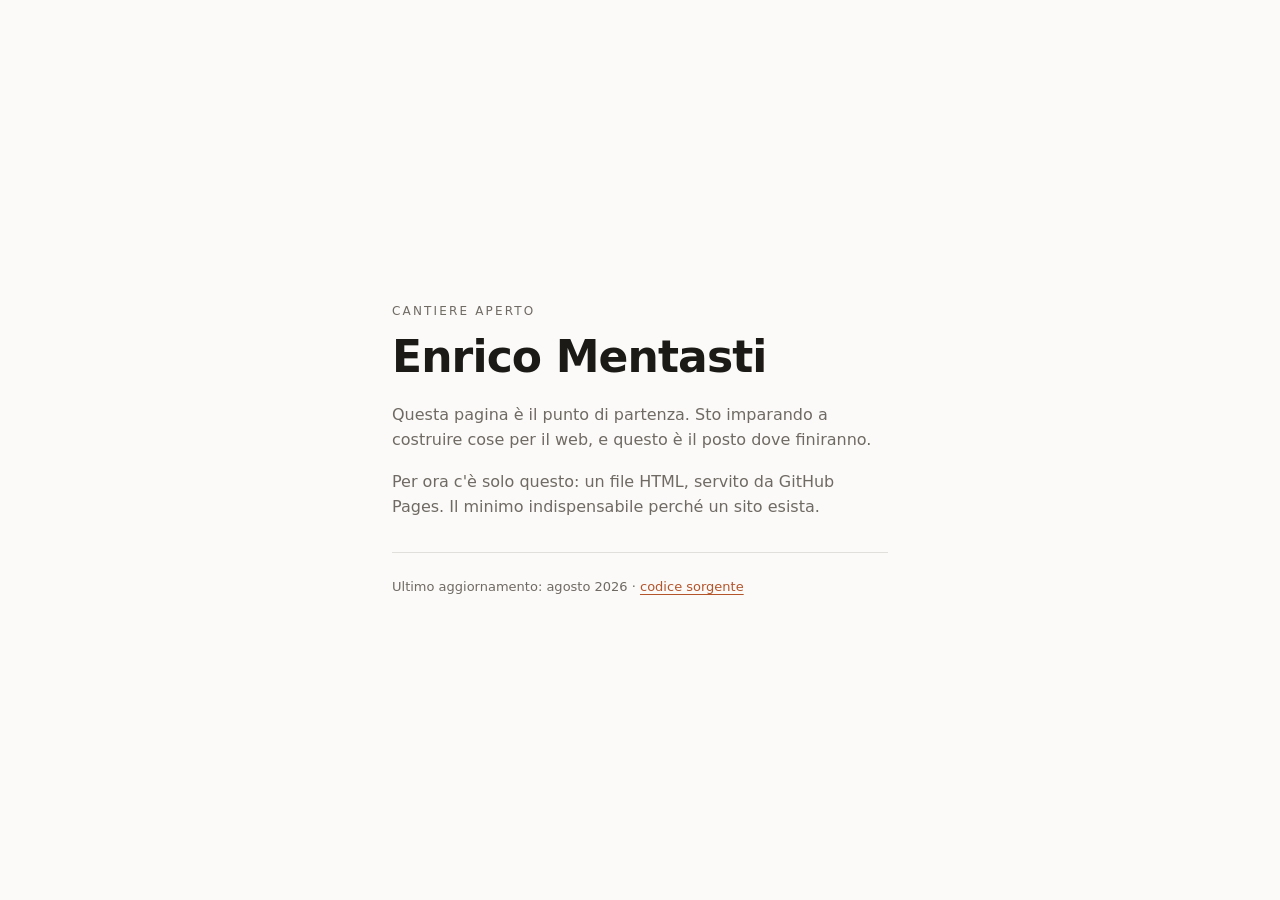
==== commit f8ae3c14: "Prima pagina: struttura minima del sito" ====
--- a/index.html
+++ b/index.html
@@ -3,530 +3,107 @@
 <head>
 <meta charset="UTF-8">
 <meta name="viewport" content="width=device-width, initial-scale=1.0">
-<title>Binario di Mezzo</title>
-<link rel="preconnect" href="https://fonts.googleapis.com">
-<link rel="preconnect" href="https://fonts.gstatic.com" crossorigin>
-<link href="https://fonts.googleapis.com/css2?family=Fraunces:opsz,wght@9..144,400;9..144,500;9..144,600&family=IBM+Plex+Mono:wght@400;500&family=Inter:wght@400;500&display=swap" rel="stylesheet">
+<title>Enrico Mentasti</title>
 <style>
   :root{
-    --bg: #101019;
-    --card: #1a1a28;
-    --card-hi: #232336;
-    --ink: #f4efe6;
-    --dim: #948fa6;
-    --line: rgba(244,239,230,0.09);
-    --mi: #7dd3fc;   /* Milano */
-    --bo: #f9a8d4;   /* Bologna */
-    --ok: #6ee7b7;
-    --warn: #fbbf24;
+    --bg: #fbfaf8;
+    --ink: #1c1a17;
+    --dim: #6f6a63;
+    --line: rgba(28,26,23,0.12);
+    --accent: #b4542a;
   }
+  @media (prefers-color-scheme: dark){
+    :root{
+      --bg: #14130f;
+      --ink: #f0ece4;
+      --dim: #9a938a;
+      --line: rgba(240,236,228,0.14);
+      --accent: #e08a5c;
+    }
+  }
+
   *{ box-sizing: border-box; margin: 0; padding: 0; }
+
   body{
     background: var(--bg);
     color: var(--ink);
-    font-family: 'Inter', sans-serif;
+    font-family: -apple-system, BlinkMacSystemFont, "Segoe UI", system-ui, sans-serif;
+    line-height: 1.6;
+    -webkit-font-smoothing: antialiased;
+    display: flex;
+    align-items: center;
     min-height: 100vh;
-    -webkit-font-smoothing: antialiased;
-    -webkit-tap-highlight-color: transparent;
   }
-  .wrap{ max-width: 560px; margin: 0 auto; padding: 34px 20px 70px; }
+
+  main{
+    width: 100%;
+    max-width: 34rem;
+    margin: 0 auto;
+    padding: 3rem 1.5rem;
+  }
 
   .eyebrow{
-    font-family: 'IBM Plex Mono', monospace;
-    font-size: 11px; letter-spacing: 0.2em; text-transform: uppercase;
-    color: var(--dim); margin-bottom: 8px;
-  }
-  h1{
-    font-family: 'Fraunces', serif; font-weight: 500;
-    font-size: clamp(28px, 7vw, 38px); line-height: 1.08; margin-bottom: 6px;
-  }
-  .sub{ color: var(--dim); font-size: 14px; line-height: 1.55; }
-
-  /* ------- mappa ------- */
-  .map{ margin: 26px 0 8px; }
-  .map svg{ width: 100%; height: auto; display: block; }
-  .st-lbl{ font-family: 'IBM Plex Mono', monospace; font-size: 11px; fill: var(--dim); }
-  .st-lbl.done{ fill: var(--ink); }
-  .rail{ stroke: var(--line); stroke-width: 3; }
-  .rail-done-mi{ stroke: var(--mi); stroke-width: 3; }
-  .rail-done-bo{ stroke: var(--bo); stroke-width: 3; }
-  .station{ fill: var(--card-hi); stroke: var(--dim); stroke-width: 1.5; }
-  .dot-mi{ fill: var(--mi); }
-  .dot-bo{ fill: var(--bo); }
-  .dot{ transition: cx 0.9s cubic-bezier(.3,.8,.3,1); }
-
-  .legend{
-    display: flex; gap: 18px; justify-content: center;
-    font-family: 'IBM Plex Mono', monospace; font-size: 11px; color: var(--dim);
-    margin-bottom: 26px;
-  }
-  .legend b{ font-weight: 500; }
-  .pip{ display:inline-block; width: 9px; height: 9px; border-radius: 50%; margin-right: 6px; vertical-align: -1px; }
-
-  /* ------- carte ------- */
-  .card{
-    background: var(--card); border: 1px solid var(--line);
-    border-radius: 18px; padding: 22px; margin-bottom: 14px;
-  }
-  .card h2{
-    font-family: 'Fraunces', serif; font-weight: 500; font-size: 19px; margin-bottom: 4px;
-  }
-  .card .route{
-    font-family: 'IBM Plex Mono', monospace; font-size: 11px;
-    letter-spacing: 0.08em; color: var(--dim); margin-bottom: 14px;
-  }
-  .card p{ font-size: 14.5px; line-height: 1.6; color: var(--ink); }
-  .card p.flavor{ color: var(--dim); font-style: italic; margin-bottom: 12px; }
-  .puzzle{
-    background: var(--bg); border: 1px dashed var(--line);
-    border-radius: 12px; padding: 16px; margin: 14px 0;
-    font-size: 15px; line-height: 1.65;
-  }
-  .puzzle .big{
-    font-family: 'IBM Plex Mono', monospace; font-size: 22px;
-    letter-spacing: 0.25em; display: block; text-align: center; margin: 10px 0;
-  }
-  .puzzle ul{ list-style: none; margin-top: 8px; }
-  .puzzle li{ font-family: 'IBM Plex Mono', monospace; padding: 3px 0; }
-
-  label{
-    display: block; font-family: 'IBM Plex Mono', monospace;
-    font-size: 11px; letter-spacing: 0.1em; text-transform: uppercase;
-    color: var(--dim); margin: 14px 0 6px;
-  }
-  input[type=text]{
-    width: 100%; background: var(--bg); border: 1px solid var(--line);
-    border-radius: 10px; color: var(--ink); font-family: 'IBM Plex Mono', monospace;
-    font-size: 16px; padding: 12px 14px; outline: none;
-  }
-  input[type=text]:focus{ border-color: var(--dim); }
-  button{
-    margin-top: 12px; width: 100%;
-    background: var(--ink); color: var(--bg); border: none;
-    border-radius: 10px; padding: 13px; font-family: 'Inter', sans-serif;
-    font-weight: 500; font-size: 15px; cursor: pointer;
-  }
-  button:active{ transform: scale(0.985); }
-  button.ghost{
-    background: transparent; color: var(--dim);
-    border: 1px solid var(--line); font-weight: 400;
-  }
-  .feedback{
-    font-size: 13.5px; margin-top: 10px; min-height: 18px;
-  }
-  .feedback.err{ color: var(--warn); }
-  .feedback.ok{ color: var(--ok); }
-
-  .codebox{
-    background: var(--card-hi); border-radius: 12px;
-    padding: 16px; margin-top: 14px; text-align: center;
-  }
-  .codebox .cap{
-    font-family: 'IBM Plex Mono', monospace; font-size: 11px;
-    letter-spacing: 0.12em; text-transform: uppercase; color: var(--dim);
-  }
-  .codebox .code{
-    font-family: 'IBM Plex Mono', monospace; font-size: 26px;
-    letter-spacing: 0.2em; margin-top: 6px; color: var(--ok);
+    font-size: 0.75rem;
+    letter-spacing: 0.18em;
+    text-transform: uppercase;
+    color: var(--dim);
+    margin-bottom: 0.75rem;
   }
 
-  .locked{
-    text-align: center; color: var(--dim); font-size: 14px; padding: 8px 0;
-  }
-  .locked .lock{ font-size: 22px; display: block; margin-bottom: 6px; }
-
-  .role-pick{ display: flex; gap: 12px; margin-top: 22px; }
-  .role-pick button{ margin-top: 0; padding: 22px 12px; font-size: 16px; border-radius: 14px; }
-  .role-pick .mi{ background: var(--mi); }
-  .role-pick .bo{ background: var(--bo); }
-
-  .final{ text-align: center; padding: 20px 0; }
-  .final .big{
-    font-family: 'Fraunces', serif; font-style: italic;
-    font-size: 30px; line-height: 1.25; margin: 12px 0;
-  }
-  .final .half{
-    font-family: 'Fraunces', serif; font-size: 20px; font-style: italic;
-    color: var(--ok); margin: 14px 0;
+  h1{
+    font-size: clamp(2rem, 6vw, 2.75rem);
+    line-height: 1.1;
+    font-weight: 600;
+    letter-spacing: -0.02em;
+    margin-bottom: 1.25rem;
   }
 
-  .foot{
-    text-align: center; margin-top: 30px;
-    font-family: 'IBM Plex Mono', monospace; font-size: 11px; color: var(--dim);
+  p{
+    color: var(--dim);
+    margin-bottom: 1rem;
+    max-width: 30rem;
   }
-  .foot a{ color: var(--dim); }
 
-  #hearts{ position: fixed; inset: 0; pointer-events: none; z-index: 50; overflow: hidden; }
-  .heart{ position: absolute; animation: rise 2.4s ease-out forwards; }
-  @keyframes rise{
-    0%{ transform: translateY(0) scale(0.6); opacity: 1; }
-    100%{ transform: translateY(-70vh) scale(1.15) rotate(var(--r)); opacity: 0; }
+  .rule{
+    border: 0;
+    border-top: 1px solid var(--line);
+    margin: 2rem 0 1.5rem;
   }
-  @media (prefers-reduced-motion: reduce){
-    .heart{ animation: none; display: none; }
-    .dot{ transition: none; }
+
+  footer{
+    font-size: 0.8125rem;
+    color: var(--dim);
+  }
+
+  a{
+    color: var(--accent);
+    text-decoration-thickness: 1px;
+    text-underline-offset: 0.2em;
   }
 </style>
 </head>
 <body>
-<div id="hearts" aria-hidden="true"></div>
-<div class="wrap" id="app"></div>
+  <main>
+    <p class="eyebrow">Cantiere aperto</p>
 
-<script>
-/* ============================================================
-   CONFIG — cambia qui i nomi mostrati nel gioco
-   ============================================================ */
-const NAMES = { milano: "Enrico", bologna: "Lei ♥" };
+    <h1>Enrico Mentasti</h1>
 
-/* rot13: le soluzioni sono offuscate così chi apre il sorgente
-   non si spoilera per sbaglio. rot13(rot13(x)) = x */
-function rot13(s){
-  return s.replace(/[a-zA-Z]/g, c => {
-    const base = c <= 'Z' ? 65 : 97;
-    return String.fromCharCode((c.charCodeAt(0) - base + 13) % 26 + base);
-  });
-}
-function norm(s){
-  return s.normalize('NFD').replace(/[\u0300-\u036f]/g,'')
-          .toUpperCase().replace(/[^A-Z0-9]/g,'');
-}
+    <p>
+      Questa pagina è il punto di partenza. Sto imparando a costruire
+      cose per il web, e questo è il posto dove finiranno.
+    </p>
 
-/* ============================================================
-   LE TAPPE
-   gate     = codice del partner richiesto per sbloccare (rot13)
-   answers  = soluzioni accettate (rot13)
-   send     = codice da mandare al partner dopo la soluzione (rot13)
-   ============================================================ */
-const STAGES = {
-  milano: [
-    {
-      from: "Milano", to: "Lodi",
-      gate: null,
-      flavor: "Milano Centrale, binario 12. Il tabellone delle partenze è impazzito: tutte le lettere sono slittate.",
-      puzzle: `Ogni lettera della tua destinazione è slittata di <b>3 posizioni in avanti</b> nell'alfabeto. Il tabellone mostra:<span class="big">O R G L</span>Qual è la vera destinazione?`,
-      hint: "Se sul tabellone c'è una D, la lettera vera è la A.",
-      answers: ["YBQV"],
-      send: "BAQR",
-      sendNote: "È l'unica cosa che le serve per partire da Bologna."
-    },
-    {
-      from: "Lodi", to: "Piacenza",
-      gate: "7",
-      gateLabel: "Il numero che ti ha mandato lei",
-      flavor: "A Lodi il controllore borbotta: «Questo treno ferma solo ai chilometri giusti…»",
-      puzzle: `Il treno ferma ai chilometri:<span class="big">7 · 14 · 28 · 56 · ?</span>Il primo numero te l'ha dato lei. A che chilometro è la prossima fermata?`,
-      hint: "Guarda come cresce la distanza tra una fermata e l'altra.",
-      answers: ["112"],
-      send: "FCRPPUVB",
-      sendNote: "Non è un oggetto a caso: le dirà come leggere."
-    },
-    {
-      from: "Piacenza", to: "Parma",
-      gate: "PVADHR",
-      gateLabel: "La parola che ti ha mandato lei",
-      flavor: "Ultima tratta. Il codice ricevuto ti dice quante lettere ha la tua meta.",
-      puzzle: `Indovinello:<br><br><i>Sono un fiume, sono una città,<br>mi trovi nel prosciutto e nel violino da toccar non si potrà.</i><br><br>Tante lettere quante ne dice il codice ricevuto.`,
-      hint: "Il violino… pensa a un formaggio con una crosta famosa.",
-      answers: ["CNEZN"],
-      send: "VAVMVNYV",
-      sendNote: "Per lei non è una parola: è un'istruzione."
-    }
-  ],
-  bologna: [
-    {
-      from: "Bologna", to: "Modena",
-      gate: "BAQR",
-      gateLabel: "La parola che ti ha mandato lui",
-      flavor: "Bologna Centrale. Il capostazione ha mescolato le lettere del biglietto — e ne ha perse due per strada.",
-      puzzle: `Prendi le lettere della parola che ti ha mandato lui, aggiungi una <b>M</b> e una <b>A</b>, e riordina tutto.<br><br>È la tua prossima fermata.`,
-      hint: "È una città emiliana famosa per motori e aceto.",
-      answers: ["ZBQRAN"],
-      send: "7",
-      sendNote: "Un numero solo. A lui servirà per contare le fermate."
-    },
-    {
-      from: "Modena", to: "Reggio Emilia",
-      gate: "FCRPPUVB",
-      gateLabel: "La parola che ti ha mandato lui",
-      flavor: "Sul finestrino appannato qualcuno ha scritto qualcosa. Ma si legge solo in un modo…",
-      puzzle: `La parola ricevuta ti dice <b>come</b> leggere questa scritta:<span class="big">AILIME OIGGER</span>Dove sei diretta?`,
-      hint: "Cosa fa uno specchio alle parole?",
-      answers: ["ERTTVB", "ERTTVBRZVYVN"],
-      send: "PVADHR",
-      sendNote: "A lui servirà per misurare la sua meta."
-    },
-    {
-      from: "Reggio Emilia", to: "Parma",
-      gate: "VAVMVNYV",
-      gateLabel: "La parola che ti ha mandato lui",
-      flavor: "Ultima tratta. Cinque parole sul tabellone. Il codice ricevuto è l'istruzione per usarle.",
-      puzzle: `Applica il codice ricevuto a queste parole:<ul><li>Ponte</li><li>Alba</li><li>Rotaia</li><li>Mattino</li><li>Arrivo</li></ul>Dove vi incontrate?`,
-      hint: "Prendi da ogni parola solo quello che il codice dice di prendere.",
-      answers: ["CNEZN"],
-      send: null,
-      sendNote: null
-    }
-  ]
-};
+    <p>
+      Per ora c'è solo questo: un file HTML, servito da GitHub Pages.
+      Il minimo indispensabile perché un sito esista.
+    </p>
 
-/* metà frase finale, da mandarsi a vicenda */
-const FINAL_HALF = {
-  milano: "«A metà strada…»",
-  bologna: "«…ci sei sempre tu.»"
-};
+    <hr class="rule">
 
-/* stazioni sulla mappa, da ovest a est */
-const MAP_STOPS = ["Milano","Lodi","Piacenza","Parma","Reggio E.","Modena","Bologna"];
-const MI_PATH = [0,1,2,3];   /* indici tappe di lui */
-const BO_PATH = [6,5,4,3];   /* indici tappe di lei */
-
-/* ------------ stato ------------ */
-const store = {
-  get role(){ return localStorage.getItem('bdm_role'); },
-  set role(v){ localStorage.setItem('bdm_role', v); },
-  prog(role){ return parseInt(localStorage.getItem('bdm_prog_'+role) || '0'); },
-  setProg(role, v){ localStorage.setItem('bdm_prog_'+role, String(v)); },
-  partner(role){ return parseInt(localStorage.getItem('bdm_partner_'+role) || '0'); },
-  setPartner(role, v){ localStorage.setItem('bdm_partner_'+role, String(Math.max(v, this.partner(role)))); },
-  met(role){ return localStorage.getItem('bdm_met_'+role) === '1'; },
-  setMet(role){ localStorage.setItem('bdm_met_'+role, '1'); }
-};
-
-const app = document.getElementById('app');
-
-function otherRole(r){ return r === 'milano' ? 'bologna' : 'milano'; }
-
-/* ------------ mappa svg ------------ */
-function mapSVG(role){
-  const meProg = store.prog(role);
-  const paProg = store.partner(role);
-  const met = store.met(role);
-
-  const xs = [40, 135, 230, 325, 420, 515, 610];
-  const y = 46;
-
-  const miSteps = met ? 3 : (role === 'milano' ? meProg : paProg);
-  const boSteps = met ? 3 : (role === 'bologna' ? meProg : paProg);
-
-  const miX = xs[MI_PATH[Math.min(miSteps,3)]];
-  const boX = xs[BO_PATH[Math.min(boSteps,3)]];
-
-  let rails = '';
-  for (let i=0; i<6; i++){
-    let cls = 'rail';
-    if (i < MI_PATH[Math.min(miSteps,3)]) cls = 'rail-done-mi';
-    if (5-i < boSteps && i >= 3) cls = 'rail-done-bo';
-    rails += `<line x1="${xs[i]}" y1="${y}" x2="${xs[i+1]}" y2="${y}" class="${cls}"/>`;
-  }
-
-  let stations = '';
-  MAP_STOPS.forEach((name, i) => {
-    const reached = (MI_PATH.indexOf(i) > -1 && MI_PATH.indexOf(i) <= miSteps) ||
-                    (BO_PATH.indexOf(i) > -1 && BO_PATH.indexOf(i) <= boSteps);
-    stations += `<circle cx="${xs[i]}" cy="${y}" r="6" class="station"/>
-      <text x="${xs[i]}" y="${y+26}" text-anchor="middle" class="st-lbl ${reached?'done':''}">${name}</text>`;
-  });
-
-  const dots = met
-    ? `<circle cx="${xs[3]-7}" cy="${y-16}" r="7" class="dot dot-mi"/>
-       <circle cx="${xs[3]+7}" cy="${y-16}" r="7" class="dot dot-bo"/>
-       <text x="${xs[3]}" y="${y-30}" text-anchor="middle" style="font-size:16px">♥</text>`
-    : `<circle cx="${miX}" cy="${y-16}" r="7" class="dot dot-mi"/>
-       <circle cx="${boX}" cy="${y-16}" r="7" class="dot dot-bo"/>`;
-
-  return `<div class="map"><svg viewBox="0 0 650 92" xmlns="http://www.w3.org/2000/svg">
-    ${rails}${stations}${dots}</svg></div>
-    <div class="legend">
-      <span><span class="pip" style="background:var(--mi)"></span><b>${NAMES.milano}</b></span>
-      <span><span class="pip" style="background:var(--bo)"></span><b>${NAMES.bologna}</b></span>
-    </div>`;
-}
-
-/* ------------ schermate ------------ */
-function renderRolePick(){
-  app.innerHTML = `
-    <div class="eyebrow">un gioco per due</div>
-    <h1>Binario di Mezzo</h1>
-    <p class="sub">Tu parti da una città, l'altra persona dall'altra. Ogni enigma risolto ti dà un codice da mandare via messaggio: senza i codici dell'altro, nessuno dei due arriva. Vi incontrate a metà strada.</p>
-    <div class="role-pick">
-      <button class="mi" id="pick-mi">Parto da<br><b>Milano</b></button>
-      <button class="bo" id="pick-bo">Parto da<br><b>Bologna</b></button>
-    </div>
-    <p class="foot">scegli la tua città: la scelta resta salvata su questo telefono</p>`;
-  document.getElementById('pick-mi').onclick = () => { store.role = 'milano'; render(); };
-  document.getElementById('pick-bo').onclick = () => { store.role = 'bologna'; render(); };
-}
-
-function renderGame(){
-  const role = store.role;
-  const stages = STAGES[role];
-  const prog = store.prog(role);
-
-  if (prog >= 3){ renderFinal(); return; }
-
-  const st = stages[prog];
-  const partnerName = NAMES[otherRole(role)];
-  const needGate = st.gate !== null;
-  const gateOpen = !needGate || sessionStorage.getItem('bdm_gate_'+role+'_'+prog) === '1';
-
-  let inner;
-  if (!gateOpen){
-    inner = `
-      <div class="locked"><span class="lock">🔒</span>
-        Questa tappa si sblocca con un codice di ${partnerName}.<br>
-        ${prog === 0 ? "Aspetta il suo primo messaggio…" : "Se non ti è ancora arrivato, scrivile!"}
-      </div>
-      <label>${st.gateLabel}</label>
-      <input type="text" id="gate-in" autocomplete="off" autocapitalize="characters">
-      <button id="gate-btn">Sblocca la tappa</button>
-      <div class="feedback" id="gate-fb"></div>`;
-  } else {
-    inner = `
-      <p class="flavor">${st.flavor}</p>
-      <div class="puzzle">${st.puzzle}</div>
-      <label>La tua risposta</label>
-      <input type="text" id="ans-in" autocomplete="off" autocapitalize="characters">
-      <button id="ans-btn">Prova</button>
-      <button class="ghost" id="hint-btn">Un piccolo aiuto</button>
-      <div class="feedback" id="ans-fb"></div>`;
-  }
-
-  app.innerHTML = `
-    <div class="eyebrow">tappa ${prog+1} di 3 — ${NAMES[role]}</div>
-    <h1>Binario di Mezzo</h1>
-    ${mapSVG(role)}
-    <div class="card">
-      <h2>${st.from} → ${st.to}</h2>
-      <div class="route">linea della via emilia</div>
-      ${inner}
-    </div>
-    <p class="foot"><a href="#" id="reset">ricomincia da capo</a></p>`;
-
-  document.getElementById('reset').onclick = (e) => {
-    e.preventDefault();
-    if (confirm('Sicuro? Cancella tutti i progressi su questo telefono.')){
-      localStorage.clear(); sessionStorage.clear(); render();
-    }
-  };
-
-  if (!gateOpen){
-    document.getElementById('gate-btn').onclick = () => {
-      const v = norm(document.getElementById('gate-in').value);
-      const fb = document.getElementById('gate-fb');
-      if (v === norm(rot13(st.gate))){
-        sessionStorage.setItem('bdm_gate_'+role+'_'+prog, '1');
-        store.setPartner(role, gatePartnerSteps(role, prog));
-        render();
-      } else {
-        fb.textContent = 'Non è questo… controlla il messaggio.';
-        fb.className = 'feedback err';
-      }
-    };
-  } else {
-    const tryAnswer = () => {
-      const v = norm(document.getElementById('ans-in').value);
-      const fb = document.getElementById('ans-fb');
-      if (st.answers.some(a => v === norm(rot13(a)))){
-        store.setProg(role, prog+1);
-        celebrate();
-        renderSolved(st, role, prog);
-      } else {
-        fb.textContent = 'Mmh, non ancora. Riprova!';
-        fb.className = 'feedback err';
-      }
-    };
-    document.getElementById('ans-btn').onclick = tryAnswer;
-    document.getElementById('ans-in').addEventListener('keydown', e => { if (e.key==='Enter') tryAnswer(); });
-    document.getElementById('hint-btn').onclick = (e) => {
-      e.target.outerHTML = `<div class="feedback ok">💡 ${st.hint}</div>`;
-    };
-  }
-}
-
-/* quanti step del partner sono provati da questo gate */
-function gatePartnerSteps(role, prog){
-  if (role === 'milano') return prog;       /* gate a T2 (prog=1) prova 1 step di lei, T3 prova 2 */
-  return prog + 1;                          /* per lei: gate a T1 prova 1 step di lui, ecc. */
-}
-
-function renderSolved(st, role, prog){
-  const partnerName = NAMES[otherRole(role)];
-  const isLast = prog + 1 >= 3;
-  const sendBlock = st.send ? `
-    <div class="codebox">
-      <div class="cap">✉️ manda a ${partnerName}</div>
-      <div class="code">${rot13(st.send)}</div>
-    </div>
-    <p class="sub" style="text-align:center; margin-top:10px">${st.sendNote}</p>` : '';
-
-  app.innerHTML = `
-    <div class="eyebrow">tappa ${prog+1} completata</div>
-    <h1>Binario di Mezzo</h1>
-    ${mapSVG(role)}
-    <div class="card" style="text-align:center">
-      <h2>✓ Sei arrivat${role==='milano'?'o':'a'} a ${st.to}</h2>
-      ${sendBlock}
-      <button id="next-btn">${isLast ? 'E adesso?' : 'Prossima tappa'}</button>
-    </div>`;
-  document.getElementById('next-btn').onclick = render;
-}
-
-function renderFinal(){
-  const role = store.role;
-  const met = store.met(role);
-  const partnerName = NAMES[otherRole(role)];
-
-  app.innerHTML = `
-    <div class="eyebrow">capolinea</div>
-    <h1>Binario di Mezzo</h1>
-    ${mapSVG(role)}
-    <div class="card final">
-      ${met ? `
-        <div class="big">Vi siete incontrati<br>a Parma. ♥</div>
-        <p class="sub">Più o meno a metà strada tra Milano e Bologna.<br>Come sempre.</p>
-      ` : `
-        <div class="big">Sei arrivat${role==='milano'?'o':'a'} a Parma.</div>
-        <p class="sub">Manda a ${partnerName} la tua metà della frase:</p>
-        <div class="half">${FINAL_HALF[role]}</div>
-        <p class="sub">Quando ricevi la sua metà, il viaggio è completo.</p>
-        <button id="met-btn">Ho ricevuto la sua metà ♥</button>
-      `}
-    </div>
-    <p class="foot"><a href="#" id="reset">ricomincia da capo</a></p>`;
-
-  const mb = document.getElementById('met-btn');
-  if (mb) mb.onclick = () => { store.setMet(role); celebrate(); celebrate(); render(); };
-  document.getElementById('reset').onclick = (e) => {
-    e.preventDefault();
-    if (confirm('Sicuro? Cancella tutti i progressi su questo telefono.')){
-      localStorage.clear(); sessionStorage.clear(); render();
-    }
-  };
-}
-
-/* ------------ cuoricini ------------ */
-function celebrate(){
-  const el = document.getElementById('hearts');
-  const w = window.innerWidth;
-  for (let i=0; i<10; i++){
-    const h = document.createElement('span');
-    h.className = 'heart';
-    h.textContent = ['♥','💛','💙','💗'][i%4];
-    h.style.left = (Math.random()*w) + 'px';
-    h.style.top = (window.innerHeight*0.7 + Math.random()*100) + 'px';
-    h.style.fontSize = (14 + Math.random()*16) + 'px';
-    h.style.setProperty('--r', (Math.random()*90-45)+'deg');
-    h.style.animationDelay = (Math.random()*0.3)+'s';
-    el.appendChild(h);
-    setTimeout(() => h.remove(), 2800);
-  }
-}
-
-function render(){
-  if (!store.role) renderRolePick();
-  else renderGame();
-}
-render();
-</script>
+    <footer>
+      Ultimo aggiornamento: agosto 2026 &middot;
+      <a href="https://github.com/e-mentasti/e-mentasti.github.io">codice sorgente</a>
+    </footer>
+  </main>
 </body>
 </html>
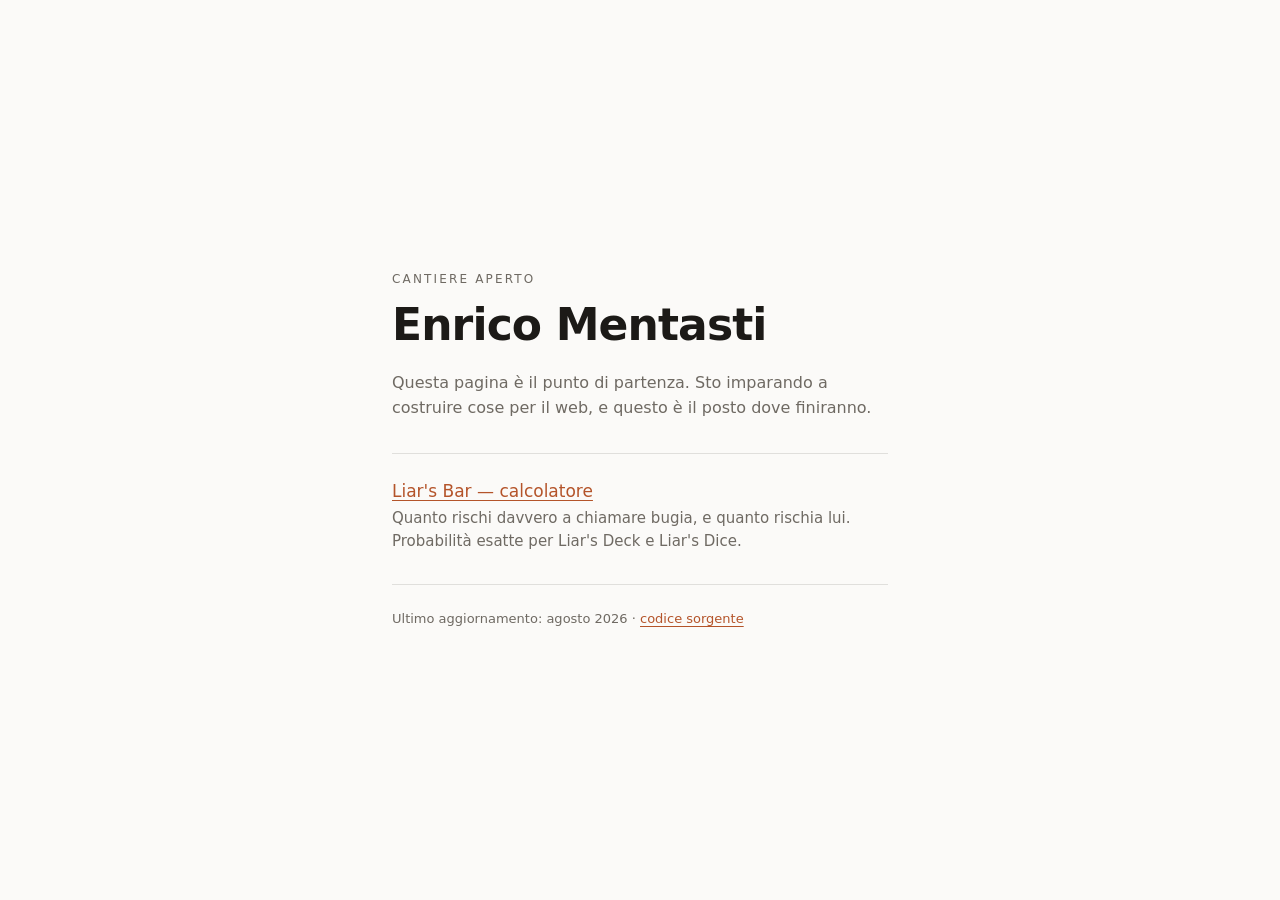
==== commit e55d0a0d: "Calcolatore di probabilità per Liar's Bar Liar's Deck: probabilità esatta (ipergeometrica) che una g" ====
--- a/index.html
+++ b/index.html
@@ -80,6 +80,21 @@
     text-decoration-thickness: 1px;
     text-underline-offset: 0.2em;
   }
+
+  .things{ list-style: none; }
+  .things li{ margin-bottom: 1rem; }
+  .things a{
+    display: block;
+    font-size: 1.0625rem;
+    font-weight: 500;
+    margin-bottom: 0.15rem;
+  }
+  .things span{
+    display: block;
+    color: var(--dim);
+    font-size: 0.9375rem;
+    line-height: 1.5;
+  }
 </style>
 </head>
 <body>
@@ -93,10 +108,15 @@
       cose per il web, e questo è il posto dove finiranno.
     </p>
 
-    <p>
-      Per ora c'è solo questo: un file HTML, servito da GitHub Pages.
-      Il minimo indispensabile perché un sito esista.
-    </p>
+    <hr class="rule">
+
+    <ul class="things">
+      <li>
+        <a href="liars-bar/">Liar's Bar — calcolatore</a>
+        <span>Quanto rischi davvero a chiamare bugia, e quanto rischia lui.
+        Probabilità esatte per Liar's Deck e Liar's Dice.</span>
+      </li>
+    </ul>
 
     <hr class="rule">
 
